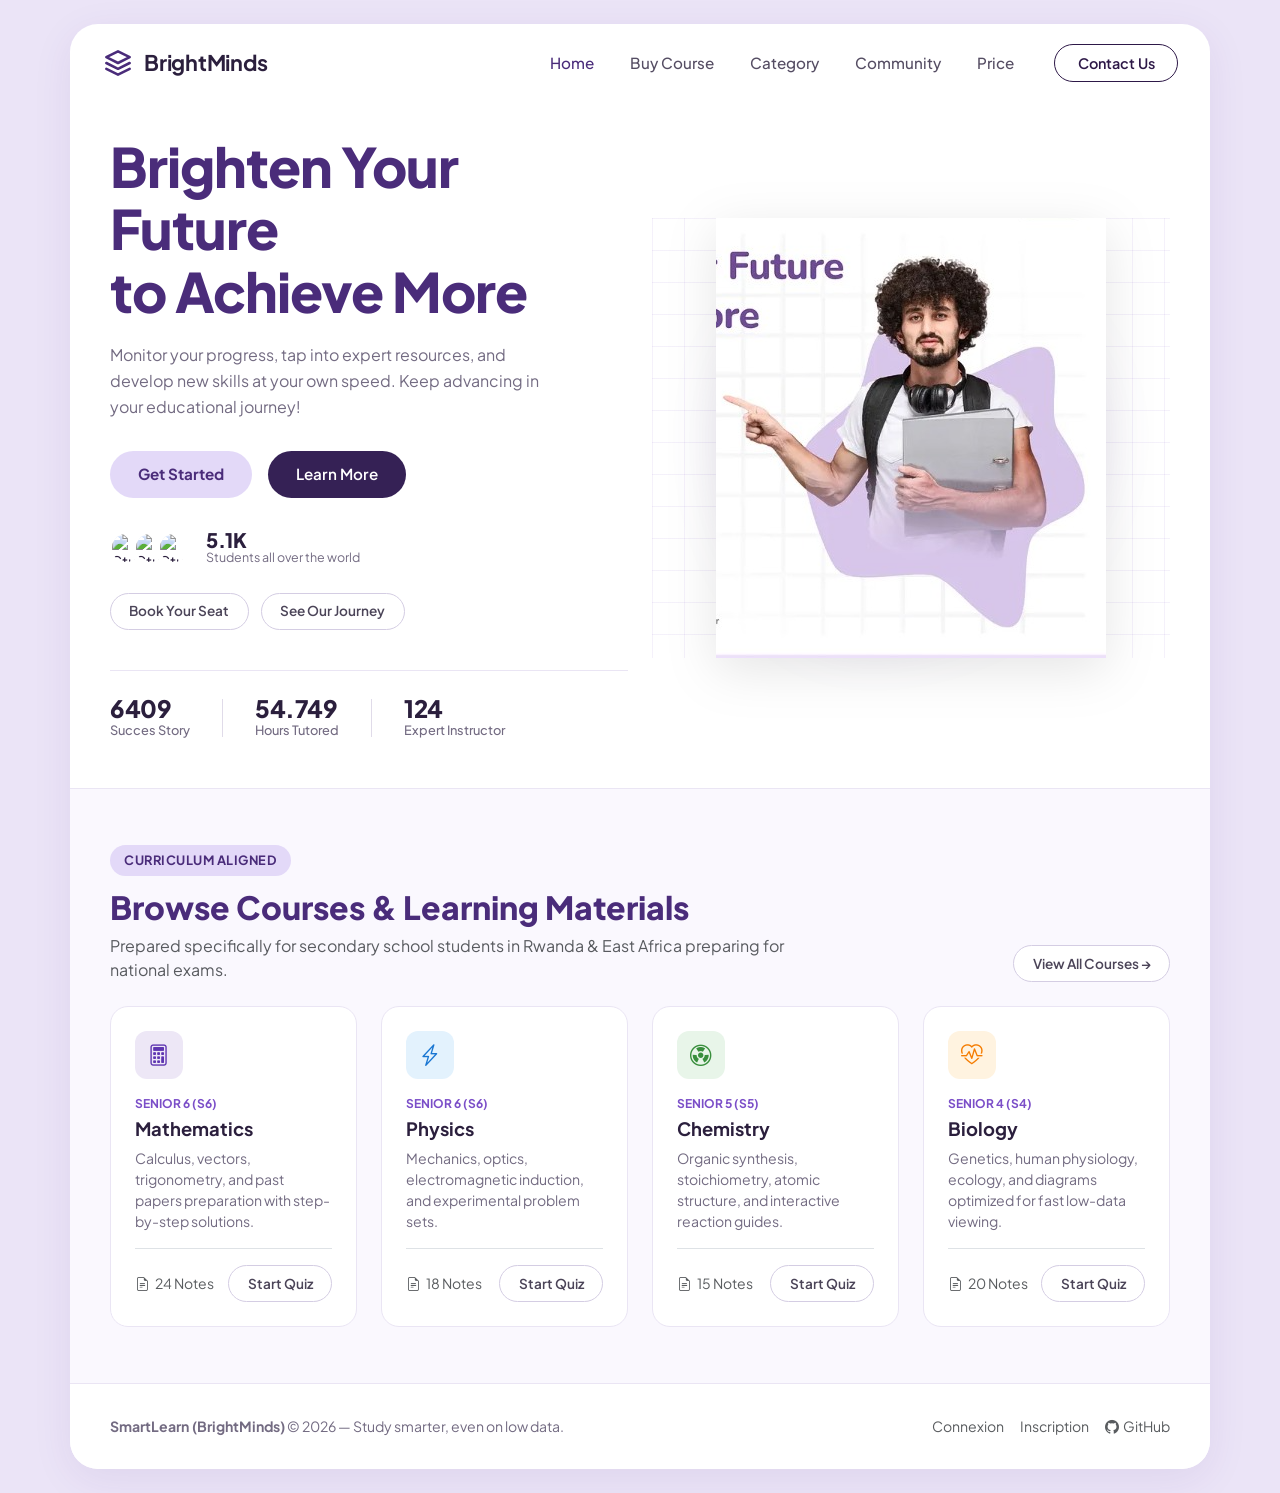
==== frontend/index.html @ 8a6a1369 "add responsive landing page, login, and dashboard with Bootstrap 5 and vanilla JS" ====
<!DOCTYPE html>
<html lang="fr">
<head>
  <meta charset="UTF-8">
  <meta name="viewport" content="width=device-width, initial-scale=1.0">
  <title>BrightMinds · SmartLearn - Study Smarter, Even on Low Data</title>

  <!-- Google Fonts: Plus Jakarta Sans -->
  <link rel="preconnect" href="https://fonts.googleapis.com">
  <link rel="preconnect" href="https://fonts.gstatic.com" crossorigin>
  <link href="https://fonts.googleapis.com/css2?family=Plus+Jakarta+Sans:wght@400;500;600;700;800&display=swap" rel="stylesheet">

  <!-- Bootstrap 5.3 CSS -->
  <link href="https://cdn.jsdelivr.net/npm/bootstrap@5.3.3/dist/css/bootstrap.min.css" rel="stylesheet">
  
  <!-- Bootstrap Icons -->
  <link rel="stylesheet" href="https://cdn.jsdelivr.net/npm/bootstrap-icons@1.11.3/font/bootstrap-icons.min.css">

  <!-- Custom Stylesheet -->
  <link rel="stylesheet" href="assets/css/style.css">
</head>
<body>

  <!-- App Wrapper (Card Frame Matching Design) -->
  <div class="app-wrapper">
    <div class="container-xl px-0 main-canvas">
      
      <!-- Top Navigation Bar -->
      <nav class="navbar navbar-expand-lg navbar-custom">
        <div class="container-fluid px-0">
          <!-- Logo -->
          <a class="brand-logo-wrap" href="index.html">
            <span class="brand-icon">
              <!-- Geometric icon matching mockup -->
              <svg width="28" height="28" viewBox="0 0 24 24" fill="none" stroke="currentColor" stroke-width="2.2" stroke-linecap="round" stroke-linejoin="round">
                <polygon points="12 2 2 7 12 12 22 7 12 2"></polygon>
                <polyline points="2 17 12 22 22 17"></polyline>
                <polyline points="2 12 12 17 22 12"></polyline>
              </svg>
            </span>
            <span>BrightMinds</span>
          </a>

          <!-- Mobile Hamburger -->
          <button class="navbar-toggler border-0" type="button" data-bs-toggle="collapse" data-bs-target="#navbarContent" aria-controls="navbarContent" aria-expanded="false" aria-label="Toggle navigation">
            <span class="navbar-toggler-icon"></span>
          </button>

          <!-- Nav Menu -->
          <div class="collapse navbar-collapse justify-content-end" id="navbarContent">
            <ul class="navbar-nav align-items-center mb-2 mb-lg-0 me-lg-4 gap-lg-1">
              <li class="nav-item">
                <a class="nav-link nav-link-custom active" aria-current="page" href="index.html">Home</a>
              </li>
              <li class="nav-item">
                <a class="nav-link nav-link-custom" href="#courses">Buy Course</a>
              </li>
              <li class="nav-item">
                <a class="nav-link nav-link-custom" href="#courses">Category</a>
              </li>
              <li class="nav-item">
                <a class="nav-link nav-link-custom" href="#community">Community</a>
              </li>
              <li class="nav-item">
                <a class="nav-link nav-link-custom" href="#pricing">Price</a>
              </li>
            </ul>

            <!-- Contact Us CTA button -->
            <a href="login.html" class="btn-contact">Contact Us</a>
          </div>
        </div>
      </nav>

      <!-- Hero Section -->
      <section class="hero-section">
        <div class="row align-items-center g-4">
          
          <!-- Left Column: Content & CTAs -->
          <div class="col-lg-6 col-md-12">
            <h1 class="hero-title">
              Brighten Your Future<br>
              to Achieve More
            </h1>

            <p class="hero-subtitle">
              Monitor your progress, tap into expert resources, and develop new skills at your own speed. Keep advancing in your educational journey!
            </p>

            <!-- Primary CTAs: "Get Started" redirects to login.html -->
            <div class="cta-group">
              <a href="login.html" class="btn btn-get-started" id="btnGetStarted">
                Get Started
              </a>
              <a href="#courses" class="btn btn-learn-more">
                Learn More
              </a>
            </div>

            <!-- Social Proof -->
            <div class="social-proof">
              <div class="avatar-stack">
                <img src="https://images.unsplash.com/photo-1534528741775-53994a69daeb?auto=format&fit=crop&w=80&q=80" alt="Student 1">
                <img src="https://images.unsplash.com/photo-1507003211169-0a1dd7228f2d?auto=format&fit=crop&w=80&q=80" alt="Student 2">
                <img src="https://images.unsplash.com/photo-1517841905240-472988babdf9?auto=format&fit=crop&w=80&q=80" alt="Student 3">
              </div>
              <div>
                <div class="proof-number">5.1K</div>
                <div class="proof-label">Students all over the world</div>
              </div>
            </div>

            <!-- Secondary Outline Buttons -->
            <div class="secondary-links">
              <a href="login.html" class="btn-outline-pill">Book Your Seat</a>
              <a href="#about" class="btn-outline-pill">See Our Journey</a>
            </div>

            <!-- Bottom Stats Row -->
            <div class="stats-row">
              <div class="stat-item">
                <span class="stat-number">6409</span>
                <span class="stat-label">Succes Story</span>
              </div>
              <div class="stats-divider"></div>
              <div class="stat-item">
                <span class="stat-number">54.749</span>
                <span class="stat-label">Hours Tutored</span>
              </div>
              <div class="stats-divider"></div>
              <div class="stat-item">
                <span class="stat-number">124</span>
                <span class="stat-label">Expert Instructor</span>
              </div>
            </div>

          </div>

          <!-- Right Column: Visual Layout with Grid, Blob and Student -->
          <div class="col-lg-6 col-md-12">
            <div class="hero-visual-container">
              <!-- Background grid -->
              <div class="grid-background"></div>

              <!-- Organic purple blob shape -->
              <div class="blob-shape"></div>

              <!-- Student Image pointing to the left holding binder -->
              <img src="assets/images/hero-student.png" alt="SmartLearn Student" class="hero-student-img img-fluid">
            </div>
          </div>

        </div>
      </section>

      <!-- Course & Curriculum Explorer Section -->
      <section class="section-courses" id="courses">
        <div class="row mb-4 align-items-end">
          <div class="col-md-8">
            <span class="section-tag">Curriculum Aligned</span>
            <h2 class="section-heading">Browse Courses & Learning Materials</h2>
            <p class="text-muted mb-0">Prepared specifically for secondary school students in Rwanda & East Africa preparing for national exams.</p>
          </div>
          <div class="col-md-4 text-md-end mt-3 mt-md-0">
            <a href="login.html" class="btn btn-outline-pill">View All Courses →</a>
          </div>
        </div>

        <div class="row g-4">
          <!-- Course Card 1: Mathematics -->
          <div class="col-md-6 col-lg-3">
            <div class="card-course">
              <div class="course-icon-badge badge-math">
                <i class="bi bi-calculator"></i>
              </div>
              <span class="course-level">Senior 6 (S6)</span>
              <h3 class="course-title">Mathematics</h3>
              <p class="course-desc">Calculus, vectors, trigonometry, and past papers preparation with step-by-step solutions.</p>
              <div class="mt-auto pt-3 border-top d-flex justify-content-between align-items-center">
                <small class="text-muted"><i class="bi bi-file-earmark-text me-1"></i> 24 Notes</small>
                <a href="login.html" class="btn btn-sm btn-outline-pill">Start Quiz</a>
              </div>
            </div>
          </div>

          <!-- Course Card 2: Physics -->
          <div class="col-md-6 col-lg-3">
            <div class="card-course">
              <div class="course-icon-badge badge-physics">
                <i class="bi bi-lightning-charge"></i>
              </div>
              <span class="course-level">Senior 6 (S6)</span>
              <h3 class="course-title">Physics</h3>
              <p class="course-desc">Mechanics, optics, electromagnetic induction, and experimental problem sets.</p>
              <div class="mt-auto pt-3 border-top d-flex justify-content-between align-items-center">
                <small class="text-muted"><i class="bi bi-file-earmark-text me-1"></i> 18 Notes</small>
                <a href="login.html" class="btn btn-sm btn-outline-pill">Start Quiz</a>
              </div>
            </div>
          </div>

          <!-- Course Card 3: Chemistry -->
          <div class="col-md-6 col-lg-3">
            <div class="card-course">
              <div class="course-icon-badge badge-chem">
                <i class="bi bi-radioactive"></i>
              </div>
              <span class="course-level">Senior 5 (S5)</span>
              <h3 class="course-title">Chemistry</h3>
              <p class="course-desc">Organic synthesis, stoichiometry, atomic structure, and interactive reaction guides.</p>
              <div class="mt-auto pt-3 border-top d-flex justify-content-between align-items-center">
                <small class="text-muted"><i class="bi bi-file-earmark-text me-1"></i> 15 Notes</small>
                <a href="login.html" class="btn btn-sm btn-outline-pill">Start Quiz</a>
              </div>
            </div>
          </div>

          <!-- Course Card 4: Biology -->
          <div class="col-md-6 col-lg-3">
            <div class="card-course">
              <div class="course-icon-badge badge-bio">
                <i class="bi bi-heart-pulse"></i>
              </div>
              <span class="course-level">Senior 4 (S4)</span>
              <h3 class="course-title">Biology</h3>
              <p class="course-desc">Genetics, human physiology, ecology, and diagrams optimized for fast low-data viewing.</p>
              <div class="mt-auto pt-3 border-top d-flex justify-content-between align-items-center">
                <small class="text-muted"><i class="bi bi-file-earmark-text me-1"></i> 20 Notes</small>
                <a href="login.html" class="btn btn-sm btn-outline-pill">Start Quiz</a>
              </div>
            </div>
          </div>
        </div>
      </section>

      <!-- Footer -->
      <footer class="footer-custom">
        <div class="d-flex flex-column flex-md-row justify-content-between align-items-center gap-2">
          <div>
            <strong>SmartLearn (BrightMinds)</strong> &copy; 2026 — Study smarter, even on low data.
          </div>
          <div class="d-flex gap-3">
            <a href="login.html" class="text-decoration-none text-muted">Connexion</a>
            <a href="register.html" class="text-decoration-none text-muted">Inscription</a>
            <a href="https://github.com/Dankagame/Smart-learn-Aplication" target="_blank" class="text-decoration-none text-muted">
              <i class="bi bi-github me-1"></i>GitHub
            </a>
          </div>
        </div>
      </footer>

    </div>
  </div>

  <!-- Bootstrap 5.3 JS Bundle -->
  <script src="https://cdn.jsdelivr.net/npm/bootstrap@5.3.3/dist/js/bootstrap.bundle.min.js"></script>

  <!-- Vanilla JavaScript -->
  <script src="assets/js/main.js"></script>
</body>
</html>
---- frontend/assets/css/style.css ----
/* ==========================================================================
   SmartLearn (BrightMinds) - Custom Stylesheet
   Built with Bootstrap 5 + Vanilla CSS
   ========================================================================== */

:root {
  --primary-purple: #4a2c7a;
  --primary-purple-hover: #371e5c;
  --secondary-purple: #7b4ec8;
  --dark-purple: #2d1847;
  --dark-button: #352155;
  --light-lilac: #e3d9f8;
  --light-lilac-hover: #d2c4f2;
  --bg-soft: #f4effd;
  --bg-frame: #ebe4f7;
  --text-main: #2b1f3d;
  --text-muted: #736b82;
  --card-bg: #ffffff;
  --border-subtle: #eae5f4;
  --font-family: 'Plus Jakarta Sans', -apple-system, BlinkMacSystemFont, 'Segoe UI', Roboto, Helvetica, Arial, sans-serif;
}

body {
  font-family: var(--font-family);
  color: var(--text-main);
  background-color: var(--bg-frame);
  min-height: 100vh;
  margin: 0;
  padding: 0;
  -webkit-font-smoothing: antialiased;
}

/* Outer layout wrapper mimicking the mockup's card frame */
.app-wrapper {
  padding: 1.5rem;
}

@media (max-width: 768px) {
  .app-wrapper {
    padding: 0.5rem;
  }
}

.main-canvas {
  background-color: var(--card-bg);
  border-radius: 28px;
  box-shadow: 0 10px 40px rgba(74, 44, 122, 0.08);
  overflow: hidden;
}

/* ==========================================================================
   Navigation
   ========================================================================== */
.navbar-custom {
  padding: 1.25rem 2rem;
  background: transparent;
}

.brand-logo-wrap {
  display: flex;
  align-items: center;
  gap: 0.65rem;
  text-decoration: none;
  color: var(--text-main);
  font-weight: 700;
  font-size: 1.35rem;
  letter-spacing: -0.3px;
}

.brand-icon {
  width: 32px;
  height: 32px;
  display: inline-flex;
  align-items: center;
  justify-content: center;
  color: var(--primary-purple);
}

.nav-link-custom {
  color: #554d63 !important;
  font-weight: 500;
  font-size: 0.95rem;
  padding: 0.5rem 1rem !important;
  transition: color 0.2s ease;
}

.nav-link-custom:hover,
.nav-link-custom.active {
  color: var(--primary-purple) !important;
}

.btn-contact {
  border: 1.5px solid #2d1847;
  color: #2d1847;
  font-weight: 600;
  font-size: 0.9rem;
  padding: 0.45rem 1.4rem;
  border-radius: 50px;
  transition: all 0.2s ease;
  background: transparent;
  text-decoration: none;
}

.btn-contact:hover {
  background: #2d1847;
  color: #ffffff;
}

/* ==========================================================================
   Hero Section
   ========================================================================== */
.hero-section {
  position: relative;
  padding: 2rem 2.5rem 3rem 2.5rem;
  background-color: #ffffff;
}

@media (max-width: 991px) {
  .hero-section {
    padding: 1.5rem 1.5rem 2.5rem 1.5rem;
  }
}

.hero-title {
  font-size: clamp(2.3rem, 4.5vw, 3.4rem);
  font-weight: 800;
  line-height: 1.15;
  color: var(--primary-purple);
  letter-spacing: -1px;
  margin-bottom: 1.25rem;
}

.hero-subtitle {
  font-size: 1rem;
  line-height: 1.6;
  color: var(--text-muted);
  max-width: 440px;
  margin-bottom: 2rem;
}

/* Action Buttons */
.cta-group {
  display: flex;
  align-items: center;
  gap: 1rem;
  flex-wrap: wrap;
  margin-bottom: 2rem;
}

/* The primary Get Started button leading to login */
.btn-get-started {
  background-color: var(--light-lilac);
  color: var(--primary-purple);
  font-weight: 700;
  font-size: 0.95rem;
  padding: 0.75rem 1.75rem;
  border-radius: 50px;
  border: none;
  transition: all 0.25s ease;
  text-decoration: none;
  display: inline-flex;
  align-items: center;
  gap: 0.5rem;
}

.btn-get-started:hover {
  background-color: var(--light-lilac-hover);
  color: var(--dark-purple);
  transform: translateY(-2px);
  box-shadow: 0 6px 16px rgba(123, 78, 200, 0.2);
}

.btn-learn-more {
  background-color: var(--dark-button);
  color: #ffffff;
  font-weight: 600;
  font-size: 0.95rem;
  padding: 0.75rem 1.75rem;
  border-radius: 50px;
  border: none;
  transition: all 0.25s ease;
  text-decoration: none;
}

.btn-learn-more:hover {
  background-color: #24143d;
  color: #ffffff;
  transform: translateY(-2px);
  box-shadow: 0 6px 16px rgba(45, 24, 71, 0.3);
}

/* Social Proof */
.social-proof {
  display: flex;
  align-items: center;
  gap: 1rem;
  margin-bottom: 1.75rem;
}

.proof-number {
  font-size: 1.25rem;
  font-weight: 800;
  color: var(--text-main);
  line-height: 1;
}

.proof-label {
  font-size: 0.78rem;
  color: var(--text-muted);
  line-height: 1.2;
}

.avatar-stack {
  display: flex;
  align-items: center;
}

.avatar-stack img {
  width: 32px;
  height: 32px;
  border-radius: 50%;
  border: 2px solid #ffffff;
  margin-left: -8px;
  object-fit: cover;
}

.avatar-stack img:first-child {
  margin-left: 0;
}

/* Secondary outline buttons */
.secondary-links {
  display: flex;
  gap: 0.75rem;
  flex-wrap: wrap;
  margin-bottom: 2.5rem;
}

.btn-outline-pill {
  border: 1px solid #d4cde3;
  color: #4b4458;
  font-size: 0.85rem;
  font-weight: 600;
  padding: 0.45rem 1.15rem;
  border-radius: 50px;
  background: #ffffff;
  text-decoration: none;
  transition: all 0.2s ease;
}

.btn-outline-pill:hover {
  border-color: var(--primary-purple);
  color: var(--primary-purple);
  background: var(--bg-soft);
}

/* Stats Row */
.stats-row {
  display: flex;
  align-items: center;
  gap: 2rem;
  border-top: 1px solid var(--border-subtle);
  padding-top: 1.5rem;
  margin-top: 1.5rem;
}

@media (max-width: 576px) {
  .stats-row {
    flex-direction: column;
    align-items: flex-start;
    gap: 1rem;
  }
  .stats-divider {
    display: none;
  }
}

.stat-item {
  display: flex;
  flex-direction: column;
}

.stat-number {
  font-size: 1.5rem;
  font-weight: 800;
  color: var(--text-main);
  line-height: 1.1;
  letter-spacing: -0.5px;
}

.stat-label {
  font-size: 0.8rem;
  color: var(--text-muted);
  font-weight: 500;
}

.stats-divider {
  width: 1px;
  height: 38px;
  background-color: #e0dbe9;
}

/* ==========================================================================
   Hero Visual Right Column
   ========================================================================== */
.hero-visual-container {
  position: relative;
  height: 100%;
  min-height: 440px;
  display: flex;
  align-items: center;
  justify-content: center;
  overflow: visible;
}

/* Subtle background grid */
.grid-background {
  position: absolute;
  inset: 0;
  background-size: 32px 32px;
  background-image: 
    linear-gradient(to right, rgba(123, 78, 200, 0.08) 1px, transparent 1px),
    linear-gradient(to bottom, rgba(123, 78, 200, 0.08) 1px, transparent 1px);
  z-index: 1;
  pointer-events: none;
}

/* Organic purple shape blob */
.blob-shape {
  position: absolute;
  width: 360px;
  height: 360px;
  background: radial-gradient(circle at 60% 40%, #e0d2f8 0%, #d1bff5 100%);
  border-radius: 42% 58% 63% 37% / 45% 45% 55% 55%;
  z-index: 2;
  animation: blob-pulse 10s ease-in-out infinite alternate;
  filter: drop-shadow(0 15px 30px rgba(123, 78, 200, 0.15));
}

@keyframes blob-pulse {
  0% {
    border-radius: 42% 58% 63% 37% / 45% 45% 55% 55%;
    transform: scale(1) rotate(0deg);
  }
  100% {
    border-radius: 55% 45% 38% 62% / 58% 52% 48% 42%;
    transform: scale(1.04) rotate(4deg);
  }
}

.hero-student-img {
  position: relative;
  z-index: 3;
  max-width: 100%;
  max-height: 480px;
  object-fit: contain;
  filter: drop-shadow(0 12px 25px rgba(0, 0, 0, 0.1));
}

/* ==========================================================================
   Features Section (Course & Quiz Preview)
   ========================================================================== */
.section-courses {
  padding: 3.5rem 2.5rem;
  background: #faf8fe;
  border-top: 1px solid var(--border-subtle);
}

.section-tag {
  display: inline-block;
  background-color: var(--light-lilac);
  color: var(--primary-purple);
  font-weight: 700;
  font-size: 0.8rem;
  padding: 0.35rem 0.9rem;
  border-radius: 50px;
  text-transform: uppercase;
  letter-spacing: 0.5px;
  margin-bottom: 0.75rem;
}

.section-heading {
  font-size: 2rem;
  font-weight: 800;
  color: var(--primary-purple);
  margin-bottom: 0.5rem;
}

.card-course {
  border: 1px solid var(--border-subtle);
  border-radius: 18px;
  padding: 1.5rem;
  background: #ffffff;
  transition: all 0.3s ease;
  height: 100%;
  display: flex;
  flex-direction: column;
}

.card-course:hover {
  transform: translateY(-5px);
  box-shadow: 0 12px 30px rgba(74, 44, 122, 0.1);
  border-color: #d1c4ea;
}

.course-icon-badge {
  width: 48px;
  height: 48px;
  border-radius: 12px;
  display: flex;
  align-items: center;
  justify-content: center;
  font-size: 1.35rem;
  margin-bottom: 1rem;
}

.badge-math { background-color: #ede7f6; color: #5e35b1; }
.badge-physics { background-color: #e3f2fd; color: #1976d2; }
.badge-chem { background-color: #e8f5e9; color: #388e3c; }
.badge-bio { background-color: #fff3e0; color: #f57c00; }

.course-level {
  font-size: 0.75rem;
  font-weight: 700;
  color: #7b4ec8;
  text-transform: uppercase;
}

.course-title {
  font-size: 1.15rem;
  font-weight: 700;
  color: var(--text-main);
  margin: 0.3rem 0 0.5rem 0;
}

.course-desc {
  font-size: 0.88rem;
  color: var(--text-muted);
  flex-grow: 1;
}

/* ==========================================================================
   Authentication & Forms
   ========================================================================== */
.auth-page {
  display: flex;
  align-items: center;
  justify-content: center;
  min-height: 100vh;
  padding: 2rem 1rem;
}

.auth-card {
  width: 100%;
  max-width: 440px;
  background: #ffffff;
  border-radius: 24px;
  padding: 2.5rem 2rem;
  box-shadow: 0 15px 45px rgba(74, 44, 122, 0.12);
  border: 1px solid var(--border-subtle);
}

.auth-title {
  font-size: 1.75rem;
  font-weight: 800;
  color: var(--primary-purple);
  margin-bottom: 0.3rem;
}

.form-control-custom {
  border-radius: 12px;
  padding: 0.7rem 1rem;
  border: 1.5px solid #dfd8ed;
  font-size: 0.95rem;
  transition: all 0.2s ease;
}

.form-control-custom:focus {
  border-color: var(--primary-purple);
  box-shadow: 0 0 0 4px rgba(123, 78, 200, 0.15);
}

.btn-auth-submit {
  background-color: var(--dark-button);
  color: #ffffff;
  font-weight: 700;
  padding: 0.8rem;
  border-radius: 12px;
  border: none;
  font-size: 1rem;
  transition: all 0.25s ease;
}

.btn-auth-submit:hover {
  background-color: #23143c;
  color: #ffffff;
  transform: translateY(-1px);
}

.demo-credentials-box {
  background-color: #f7f4fc;
  border: 1px dashed #cbbdec;
  border-radius: 12px;
  padding: 0.85rem;
  margin-top: 1.25rem;
  font-size: 0.85rem;
}

/* ==========================================================================
   Footer
   ========================================================================== */
.footer-custom {
  padding: 2rem 2.5rem;
  background: #ffffff;
  border-top: 1px solid var(--border-subtle);
  font-size: 0.88rem;
  color: var(--text-muted);
}
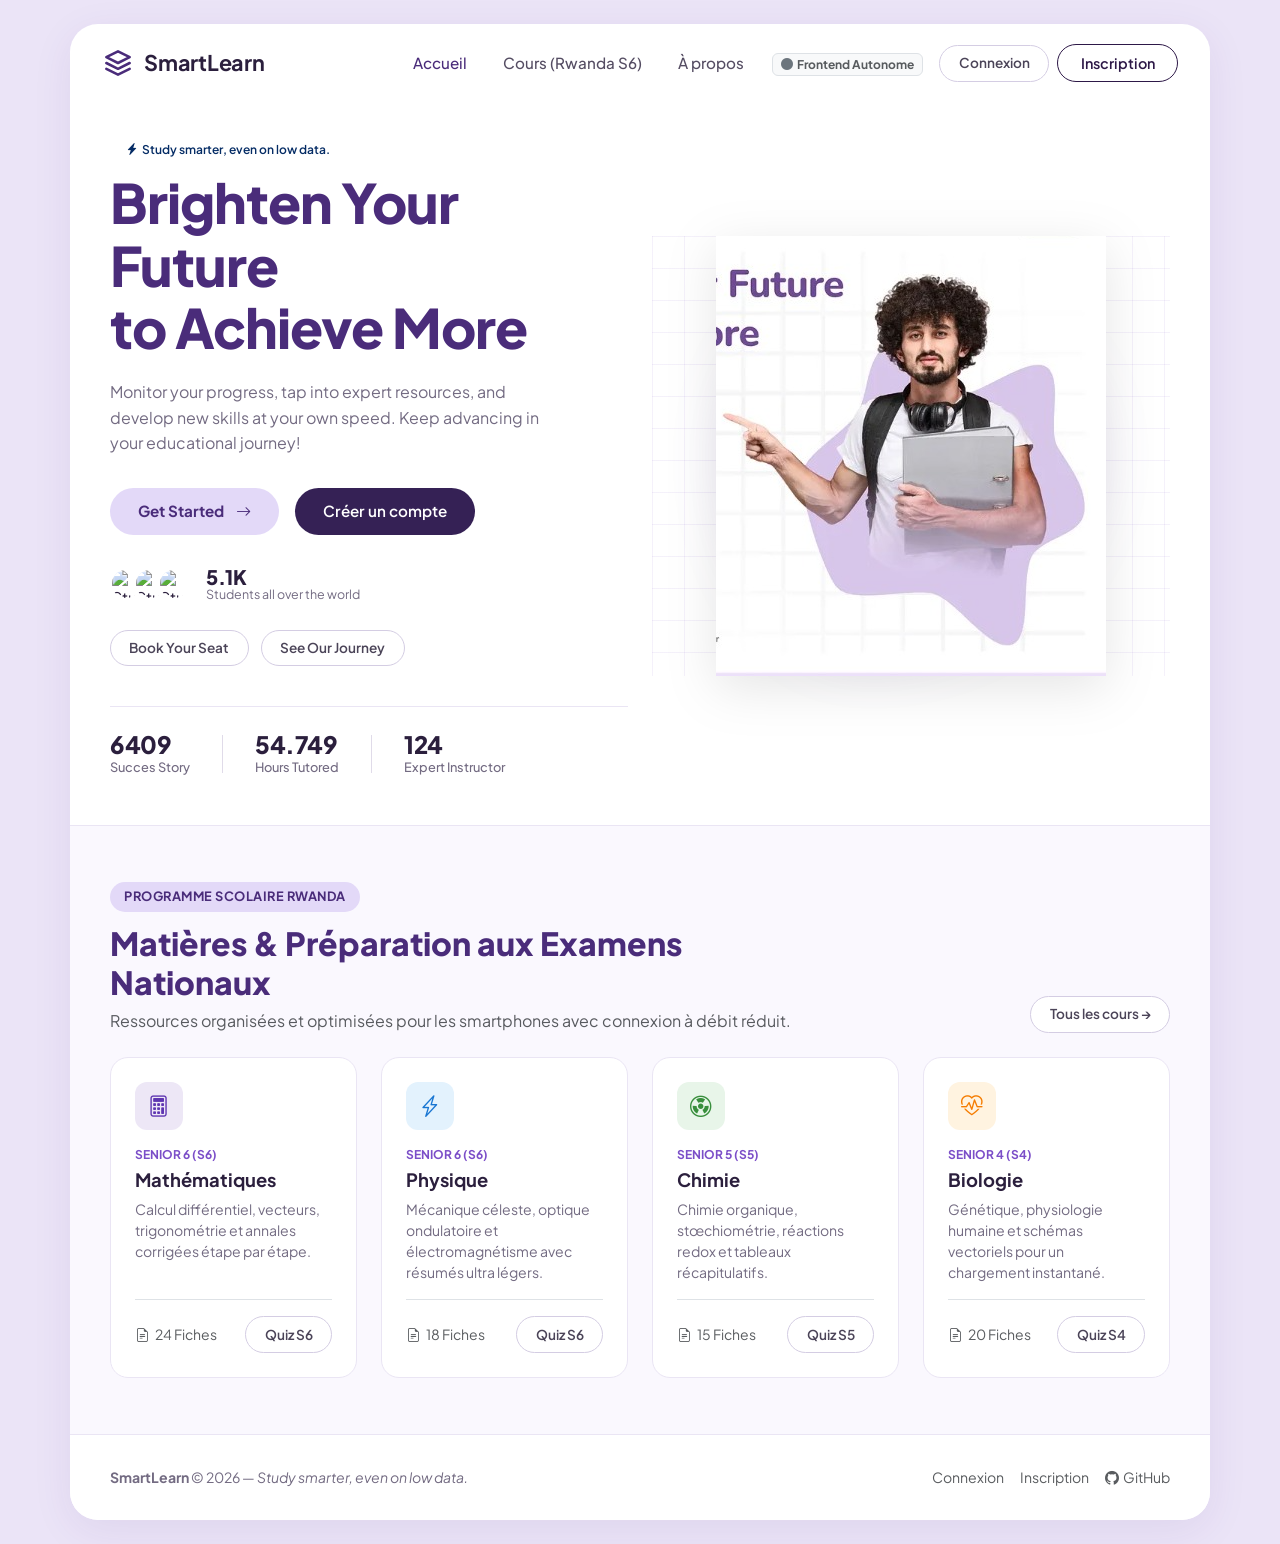
==== commit da515c68: "setup frontend structure with css, js, pages, api client and landing page (Issue 13)" ====
--- a/frontend/index.html
+++ b/frontend/index.html
@@ -3,7 +3,7 @@
 <head>
   <meta charset="UTF-8">
   <meta name="viewport" content="width=device-width, initial-scale=1.0">
-  <title>BrightMinds · SmartLearn - Study Smarter, Even on Low Data</title>
+  <title>SmartLearn · Study Smarter, Even on Low Data</title>
 
   <!-- Google Fonts: Plus Jakarta Sans -->
   <link rel="preconnect" href="https://fonts.googleapis.com">
@@ -17,7 +17,7 @@
   <link rel="stylesheet" href="https://cdn.jsdelivr.net/npm/bootstrap-icons@1.11.3/font/bootstrap-icons.min.css">
 
   <!-- Custom Stylesheet -->
-  <link rel="stylesheet" href="assets/css/style.css">
+  <link rel="stylesheet" href="css/style.css">
 </head>
 <body>
 
@@ -25,10 +25,10 @@
   <div class="app-wrapper">
     <div class="container-xl px-0 main-canvas">
       
-      <!-- Top Navigation Bar -->
+      <!-- Top Shared Navigation Bar -->
       <nav class="navbar navbar-expand-lg navbar-custom">
         <div class="container-fluid px-0">
-          <!-- Logo -->
+          <!-- Logo & Brand Name & Tagline -->
           <a class="brand-logo-wrap" href="index.html">
             <span class="brand-icon">
               <!-- Geometric icon matching mockup -->
@@ -38,7 +38,7 @@
                 <polyline points="2 12 12 17 22 12"></polyline>
               </svg>
             </span>
-            <span>BrightMinds</span>
+            <span>SmartLearn</span>
           </a>
 
           <!-- Mobile Hamburger -->
@@ -48,26 +48,29 @@
 
           <!-- Nav Menu -->
           <div class="collapse navbar-collapse justify-content-end" id="navbarContent">
-            <ul class="navbar-nav align-items-center mb-2 mb-lg-0 me-lg-4 gap-lg-1">
+            <ul class="navbar-nav align-items-center mb-2 mb-lg-0 me-lg-3 gap-lg-1">
               <li class="nav-item">
-                <a class="nav-link nav-link-custom active" aria-current="page" href="index.html">Home</a>
+                <a class="nav-link nav-link-custom active" aria-current="page" href="index.html">Accueil</a>
               </li>
               <li class="nav-item">
-                <a class="nav-link nav-link-custom" href="#courses">Buy Course</a>
+                <a class="nav-link nav-link-custom" href="#courses">Cours (Rwanda S6)</a>
               </li>
               <li class="nav-item">
-                <a class="nav-link nav-link-custom" href="#courses">Category</a>
-              </li>
-              <li class="nav-item">
-                <a class="nav-link nav-link-custom" href="#community">Community</a>
-              </li>
-              <li class="nav-item">
-                <a class="nav-link nav-link-custom" href="#pricing">Price</a>
+                <a class="nav-link nav-link-custom" href="#about">À propos</a>
+              </li>
+              <li class="nav-item d-none d-xl-block">
+                <!-- Backend Status Badge -->
+                <span class="badge bg-light text-muted border px-2 py-1 ms-2" id="navBackendStatus" style="font-size: 0.75rem;">
+                  <i class="bi bi-circle-fill text-warning me-1"></i>Vérification Backend...
+                </span>
               </li>
             </ul>
 
-            <!-- Contact Us CTA button -->
-            <a href="login.html" class="btn-contact">Contact Us</a>
+            <!-- Acceptance Criteria: Login and Register buttons in navigation -->
+            <div class="d-flex align-items-center gap-2 mt-2 mt-lg-0">
+              <a href="pages/login.html" class="btn btn-outline-pill">Connexion</a>
+              <a href="pages/register.html" class="btn btn-contact">Inscription</a>
+            </div>
           </div>
         </div>
       </nav>
@@ -78,6 +81,14 @@
           
           <!-- Left Column: Content & CTAs -->
           <div class="col-lg-6 col-md-12">
+            
+            <!-- Tagline Badge -->
+            <div class="mb-2">
+              <span class="badge bg-purple-subtle text-primary-emphasis px-3 py-2 rounded-pill fw-semibold">
+                <i class="bi bi-lightning-charge-fill me-1"></i>Study smarter, even on low data.
+              </span>
+            </div>
+
             <h1 class="hero-title">
               Brighten Your Future<br>
               to Achieve More
@@ -87,13 +98,13 @@
               Monitor your progress, tap into expert resources, and develop new skills at your own speed. Keep advancing in your educational journey!
             </p>
 
-            <!-- Primary CTAs: "Get Started" redirects to login.html -->
+            <!-- Primary CTAs: "Get Started" navigates to pages/login.html -->
             <div class="cta-group">
-              <a href="login.html" class="btn btn-get-started" id="btnGetStarted">
-                Get Started
+              <a href="pages/login.html" class="btn btn-get-started" id="btnGetStarted">
+                Get Started <i class="bi bi-arrow-right ms-1"></i>
               </a>
-              <a href="#courses" class="btn btn-learn-more">
-                Learn More
+              <a href="pages/register.html" class="btn btn-learn-more">
+                Créer un compte
               </a>
             </div>
 
@@ -112,7 +123,7 @@
 
             <!-- Secondary Outline Buttons -->
             <div class="secondary-links">
-              <a href="login.html" class="btn-outline-pill">Book Your Seat</a>
+              <a href="pages/login.html" class="btn-outline-pill">Book Your Seat</a>
               <a href="#about" class="btn-outline-pill">See Our Journey</a>
             </div>
 
@@ -157,12 +168,12 @@
       <section class="section-courses" id="courses">
         <div class="row mb-4 align-items-end">
           <div class="col-md-8">
-            <span class="section-tag">Curriculum Aligned</span>
-            <h2 class="section-heading">Browse Courses & Learning Materials</h2>
-            <p class="text-muted mb-0">Prepared specifically for secondary school students in Rwanda & East Africa preparing for national exams.</p>
+            <span class="section-tag">Programme Scolaire Rwanda</span>
+            <h2 class="section-heading">Matières & Préparation aux Examens Nationaux</h2>
+            <p class="text-muted mb-0">Ressources organisées et optimisées pour les smartphones avec connexion à débit réduit.</p>
           </div>
           <div class="col-md-4 text-md-end mt-3 mt-md-0">
-            <a href="login.html" class="btn btn-outline-pill">View All Courses →</a>
+            <a href="pages/login.html" class="btn btn-outline-pill">Tous les cours →</a>
           </div>
         </div>
 
@@ -174,11 +185,11 @@
                 <i class="bi bi-calculator"></i>
               </div>
               <span class="course-level">Senior 6 (S6)</span>
-              <h3 class="course-title">Mathematics</h3>
-              <p class="course-desc">Calculus, vectors, trigonometry, and past papers preparation with step-by-step solutions.</p>
-              <div class="mt-auto pt-3 border-top d-flex justify-content-between align-items-center">
-                <small class="text-muted"><i class="bi bi-file-earmark-text me-1"></i> 24 Notes</small>
-                <a href="login.html" class="btn btn-sm btn-outline-pill">Start Quiz</a>
+              <h3 class="course-title">Mathématiques</h3>
+              <p class="course-desc">Calcul différentiel, vecteurs, trigonométrie et annales corrigées étape par étape.</p>
+              <div class="mt-auto pt-3 border-top d-flex justify-content-between align-items-center">
+                <small class="text-muted"><i class="bi bi-file-earmark-text me-1"></i> 24 Fiches</small>
+                <a href="pages/login.html" class="btn btn-sm btn-outline-pill">Quiz S6</a>
               </div>
             </div>
           </div>
@@ -190,11 +201,11 @@
                 <i class="bi bi-lightning-charge"></i>
               </div>
               <span class="course-level">Senior 6 (S6)</span>
-              <h3 class="course-title">Physics</h3>
-              <p class="course-desc">Mechanics, optics, electromagnetic induction, and experimental problem sets.</p>
-              <div class="mt-auto pt-3 border-top d-flex justify-content-between align-items-center">
-                <small class="text-muted"><i class="bi bi-file-earmark-text me-1"></i> 18 Notes</small>
-                <a href="login.html" class="btn btn-sm btn-outline-pill">Start Quiz</a>
+              <h3 class="course-title">Physique</h3>
+              <p class="course-desc">Mécanique céleste, optique ondulatoire et électromagnétisme avec résumés ultra légers.</p>
+              <div class="mt-auto pt-3 border-top d-flex justify-content-between align-items-center">
+                <small class="text-muted"><i class="bi bi-file-earmark-text me-1"></i> 18 Fiches</small>
+                <a href="pages/login.html" class="btn btn-sm btn-outline-pill">Quiz S6</a>
               </div>
             </div>
           </div>
@@ -206,11 +217,11 @@
                 <i class="bi bi-radioactive"></i>
               </div>
               <span class="course-level">Senior 5 (S5)</span>
-              <h3 class="course-title">Chemistry</h3>
-              <p class="course-desc">Organic synthesis, stoichiometry, atomic structure, and interactive reaction guides.</p>
-              <div class="mt-auto pt-3 border-top d-flex justify-content-between align-items-center">
-                <small class="text-muted"><i class="bi bi-file-earmark-text me-1"></i> 15 Notes</small>
-                <a href="login.html" class="btn btn-sm btn-outline-pill">Start Quiz</a>
+              <h3 class="course-title">Chimie</h3>
+              <p class="course-desc">Chimie organique, stœchiométrie, réactions redox et tableaux récapitulatifs.</p>
+              <div class="mt-auto pt-3 border-top d-flex justify-content-between align-items-center">
+                <small class="text-muted"><i class="bi bi-file-earmark-text me-1"></i> 15 Fiches</small>
+                <a href="pages/login.html" class="btn btn-sm btn-outline-pill">Quiz S5</a>
               </div>
             </div>
           </div>
@@ -222,11 +233,11 @@
                 <i class="bi bi-heart-pulse"></i>
               </div>
               <span class="course-level">Senior 4 (S4)</span>
-              <h3 class="course-title">Biology</h3>
-              <p class="course-desc">Genetics, human physiology, ecology, and diagrams optimized for fast low-data viewing.</p>
-              <div class="mt-auto pt-3 border-top d-flex justify-content-between align-items-center">
-                <small class="text-muted"><i class="bi bi-file-earmark-text me-1"></i> 20 Notes</small>
-                <a href="login.html" class="btn btn-sm btn-outline-pill">Start Quiz</a>
+              <h3 class="course-title">Biologie</h3>
+              <p class="course-desc">Génétique, physiologie humaine et schémas vectoriels pour un chargement instantané.</p>
+              <div class="mt-auto pt-3 border-top d-flex justify-content-between align-items-center">
+                <small class="text-muted"><i class="bi bi-file-earmark-text me-1"></i> 20 Fiches</small>
+                <a href="pages/login.html" class="btn btn-sm btn-outline-pill">Quiz S4</a>
               </div>
             </div>
           </div>
@@ -234,14 +245,14 @@
       </section>
 
       <!-- Footer -->
-      <footer class="footer-custom">
+      <footer class="footer-custom" id="about">
         <div class="d-flex flex-column flex-md-row justify-content-between align-items-center gap-2">
           <div>
-            <strong>SmartLearn (BrightMinds)</strong> &copy; 2026 — Study smarter, even on low data.
+            <strong>SmartLearn</strong> &copy; 2026 — <em>Study smarter, even on low data.</em>
           </div>
           <div class="d-flex gap-3">
-            <a href="login.html" class="text-decoration-none text-muted">Connexion</a>
-            <a href="register.html" class="text-decoration-none text-muted">Inscription</a>
+            <a href="pages/login.html" class="text-decoration-none text-muted">Connexion</a>
+            <a href="pages/register.html" class="text-decoration-none text-muted">Inscription</a>
             <a href="https://github.com/Dankagame/Smart-learn-Aplication" target="_blank" class="text-decoration-none text-muted">
               <i class="bi bi-github me-1"></i>GitHub
             </a>
@@ -255,7 +266,24 @@
   <!-- Bootstrap 5.3 JS Bundle -->
   <script src="https://cdn.jsdelivr.net/npm/bootstrap@5.3.3/dist/js/bootstrap.bundle.min.js"></script>
 
-  <!-- Vanilla JavaScript -->
-  <script src="assets/js/main.js"></script>
+  <!-- Vanilla JavaScript & API Client Helper -->
+  <script src="js/api.js"></script>
+  <script src="js/main.js"></script>
+  <script>
+    // Check and display backend connection health in navbar
+    document.addEventListener('DOMContentLoaded', async () => {
+      const badge = document.getElementById('navBackendStatus');
+      if (badge && window.SmartLearnAPI) {
+        const isConnected = await window.SmartLearnAPI.checkBackendHealth();
+        if (isConnected) {
+          badge.innerHTML = '<i class="bi bi-circle-fill text-success me-1"></i>API FastAPI Connectée';
+          badge.className = 'badge bg-success-subtle text-success border border-success-subtle px-2 py-1 ms-2';
+        } else {
+          badge.innerHTML = '<i class="bi bi-circle-fill text-secondary me-1"></i>Frontend Autonome';
+          badge.className = 'badge bg-light text-muted border px-2 py-1 ms-2';
+        }
+      }
+    });
+  </script>
 </body>
 </html>
--- a/frontend/css/style.css
+++ b/frontend/css/style.css
@@ -0,0 +1,518 @@
+/* ==========================================================================
+   SmartLearn (BrightMinds) - Custom Stylesheet
+   Built with Bootstrap 5 + Vanilla CSS
+   ========================================================================== */
+
+:root {
+  --primary-purple: #4a2c7a;
+  --primary-purple-hover: #371e5c;
+  --secondary-purple: #7b4ec8;
+  --dark-purple: #2d1847;
+  --dark-button: #352155;
+  --light-lilac: #e3d9f8;
+  --light-lilac-hover: #d2c4f2;
+  --bg-soft: #f4effd;
+  --bg-frame: #ebe4f7;
+  --text-main: #2b1f3d;
+  --text-muted: #736b82;
+  --card-bg: #ffffff;
+  --border-subtle: #eae5f4;
+  --font-family: 'Plus Jakarta Sans', -apple-system, BlinkMacSystemFont, 'Segoe UI', Roboto, Helvetica, Arial, sans-serif;
+}
+
+body {
+  font-family: var(--font-family);
+  color: var(--text-main);
+  background-color: var(--bg-frame);
+  min-height: 100vh;
+  margin: 0;
+  padding: 0;
+  -webkit-font-smoothing: antialiased;
+}
+
+/* Outer layout wrapper mimicking the mockup's card frame */
+.app-wrapper {
+  padding: 1.5rem;
+}
+
+@media (max-width: 768px) {
+  .app-wrapper {
+    padding: 0.5rem;
+  }
+}
+
+.main-canvas {
+  background-color: var(--card-bg);
+  border-radius: 28px;
+  box-shadow: 0 10px 40px rgba(74, 44, 122, 0.08);
+  overflow: hidden;
+}
+
+/* ==========================================================================
+   Navigation
+   ========================================================================== */
+.navbar-custom {
+  padding: 1.25rem 2rem;
+  background: transparent;
+}
+
+.brand-logo-wrap {
+  display: flex;
+  align-items: center;
+  gap: 0.65rem;
+  text-decoration: none;
+  color: var(--text-main);
+  font-weight: 700;
+  font-size: 1.35rem;
+  letter-spacing: -0.3px;
+}
+
+.brand-icon {
+  width: 32px;
+  height: 32px;
+  display: inline-flex;
+  align-items: center;
+  justify-content: center;
+  color: var(--primary-purple);
+}
+
+.nav-link-custom {
+  color: #554d63 !important;
+  font-weight: 500;
+  font-size: 0.95rem;
+  padding: 0.5rem 1rem !important;
+  transition: color 0.2s ease;
+}
+
+.nav-link-custom:hover,
+.nav-link-custom.active {
+  color: var(--primary-purple) !important;
+}
+
+.btn-contact {
+  border: 1.5px solid #2d1847;
+  color: #2d1847;
+  font-weight: 600;
+  font-size: 0.9rem;
+  padding: 0.45rem 1.4rem;
+  border-radius: 50px;
+  transition: all 0.2s ease;
+  background: transparent;
+  text-decoration: none;
+}
+
+.btn-contact:hover {
+  background: #2d1847;
+  color: #ffffff;
+}
+
+/* ==========================================================================
+   Hero Section
+   ========================================================================== */
+.hero-section {
+  position: relative;
+  padding: 2rem 2.5rem 3rem 2.5rem;
+  background-color: #ffffff;
+}
+
+@media (max-width: 991px) {
+  .hero-section {
+    padding: 1.5rem 1.5rem 2.5rem 1.5rem;
+  }
+}
+
+.hero-title {
+  font-size: clamp(2.3rem, 4.5vw, 3.4rem);
+  font-weight: 800;
+  line-height: 1.15;
+  color: var(--primary-purple);
+  letter-spacing: -1px;
+  margin-bottom: 1.25rem;
+}
+
+.hero-subtitle {
+  font-size: 1rem;
+  line-height: 1.6;
+  color: var(--text-muted);
+  max-width: 440px;
+  margin-bottom: 2rem;
+}
+
+/* Action Buttons */
+.cta-group {
+  display: flex;
+  align-items: center;
+  gap: 1rem;
+  flex-wrap: wrap;
+  margin-bottom: 2rem;
+}
+
+/* The primary Get Started button leading to login */
+.btn-get-started {
+  background-color: var(--light-lilac);
+  color: var(--primary-purple);
+  font-weight: 700;
+  font-size: 0.95rem;
+  padding: 0.75rem 1.75rem;
+  border-radius: 50px;
+  border: none;
+  transition: all 0.25s ease;
+  text-decoration: none;
+  display: inline-flex;
+  align-items: center;
+  gap: 0.5rem;
+}
+
+.btn-get-started:hover {
+  background-color: var(--light-lilac-hover);
+  color: var(--dark-purple);
+  transform: translateY(-2px);
+  box-shadow: 0 6px 16px rgba(123, 78, 200, 0.2);
+}
+
+.btn-learn-more {
+  background-color: var(--dark-button);
+  color: #ffffff;
+  font-weight: 600;
+  font-size: 0.95rem;
+  padding: 0.75rem 1.75rem;
+  border-radius: 50px;
+  border: none;
+  transition: all 0.25s ease;
+  text-decoration: none;
+}
+
+.btn-learn-more:hover {
+  background-color: #24143d;
+  color: #ffffff;
+  transform: translateY(-2px);
+  box-shadow: 0 6px 16px rgba(45, 24, 71, 0.3);
+}
+
+/* Social Proof */
+.social-proof {
+  display: flex;
+  align-items: center;
+  gap: 1rem;
+  margin-bottom: 1.75rem;
+}
+
+.proof-number {
+  font-size: 1.25rem;
+  font-weight: 800;
+  color: var(--text-main);
+  line-height: 1;
+}
+
+.proof-label {
+  font-size: 0.78rem;
+  color: var(--text-muted);
+  line-height: 1.2;
+}
+
+.avatar-stack {
+  display: flex;
+  align-items: center;
+}
+
+.avatar-stack img {
+  width: 32px;
+  height: 32px;
+  border-radius: 50%;
+  border: 2px solid #ffffff;
+  margin-left: -8px;
+  object-fit: cover;
+}
+
+.avatar-stack img:first-child {
+  margin-left: 0;
+}
+
+/* Secondary outline buttons */
+.secondary-links {
+  display: flex;
+  gap: 0.75rem;
+  flex-wrap: wrap;
+  margin-bottom: 2.5rem;
+}
+
+.btn-outline-pill {
+  border: 1px solid #d4cde3;
+  color: #4b4458;
+  font-size: 0.85rem;
+  font-weight: 600;
+  padding: 0.45rem 1.15rem;
+  border-radius: 50px;
+  background: #ffffff;
+  text-decoration: none;
+  transition: all 0.2s ease;
+}
+
+.btn-outline-pill:hover {
+  border-color: var(--primary-purple);
+  color: var(--primary-purple);
+  background: var(--bg-soft);
+}
+
+/* Stats Row */
+.stats-row {
+  display: flex;
+  align-items: center;
+  gap: 2rem;
+  border-top: 1px solid var(--border-subtle);
+  padding-top: 1.5rem;
+  margin-top: 1.5rem;
+}
+
+@media (max-width: 576px) {
+  .stats-row {
+    flex-direction: column;
+    align-items: flex-start;
+    gap: 1rem;
+  }
+  .stats-divider {
+    display: none;
+  }
+}
+
+.stat-item {
+  display: flex;
+  flex-direction: column;
+}
+
+.stat-number {
+  font-size: 1.5rem;
+  font-weight: 800;
+  color: var(--text-main);
+  line-height: 1.1;
+  letter-spacing: -0.5px;
+}
+
+.stat-label {
+  font-size: 0.8rem;
+  color: var(--text-muted);
+  font-weight: 500;
+}
+
+.stats-divider {
+  width: 1px;
+  height: 38px;
+  background-color: #e0dbe9;
+}
+
+/* ==========================================================================
+   Hero Visual Right Column
+   ========================================================================== */
+.hero-visual-container {
+  position: relative;
+  height: 100%;
+  min-height: 440px;
+  display: flex;
+  align-items: center;
+  justify-content: center;
+  overflow: visible;
+}
+
+/* Subtle background grid */
+.grid-background {
+  position: absolute;
+  inset: 0;
+  background-size: 32px 32px;
+  background-image: 
+    linear-gradient(to right, rgba(123, 78, 200, 0.08) 1px, transparent 1px),
+    linear-gradient(to bottom, rgba(123, 78, 200, 0.08) 1px, transparent 1px);
+  z-index: 1;
+  pointer-events: none;
+}
+
+/* Organic purple shape blob */
+.blob-shape {
+  position: absolute;
+  width: 360px;
+  height: 360px;
+  background: radial-gradient(circle at 60% 40%, #e0d2f8 0%, #d1bff5 100%);
+  border-radius: 42% 58% 63% 37% / 45% 45% 55% 55%;
+  z-index: 2;
+  animation: blob-pulse 10s ease-in-out infinite alternate;
+  filter: drop-shadow(0 15px 30px rgba(123, 78, 200, 0.15));
+}
+
+@keyframes blob-pulse {
+  0% {
+    border-radius: 42% 58% 63% 37% / 45% 45% 55% 55%;
+    transform: scale(1) rotate(0deg);
+  }
+  100% {
+    border-radius: 55% 45% 38% 62% / 58% 52% 48% 42%;
+    transform: scale(1.04) rotate(4deg);
+  }
+}
+
+.hero-student-img {
+  position: relative;
+  z-index: 3;
+  max-width: 100%;
+  max-height: 480px;
+  object-fit: contain;
+  filter: drop-shadow(0 12px 25px rgba(0, 0, 0, 0.1));
+}
+
+/* ==========================================================================
+   Features Section (Course & Quiz Preview)
+   ========================================================================== */
+.section-courses {
+  padding: 3.5rem 2.5rem;
+  background: #faf8fe;
+  border-top: 1px solid var(--border-subtle);
+}
+
+.section-tag {
+  display: inline-block;
+  background-color: var(--light-lilac);
+  color: var(--primary-purple);
+  font-weight: 700;
+  font-size: 0.8rem;
+  padding: 0.35rem 0.9rem;
+  border-radius: 50px;
+  text-transform: uppercase;
+  letter-spacing: 0.5px;
+  margin-bottom: 0.75rem;
+}
+
+.section-heading {
+  font-size: 2rem;
+  font-weight: 800;
+  color: var(--primary-purple);
+  margin-bottom: 0.5rem;
+}
+
+.card-course {
+  border: 1px solid var(--border-subtle);
+  border-radius: 18px;
+  padding: 1.5rem;
+  background: #ffffff;
+  transition: all 0.3s ease;
+  height: 100%;
+  display: flex;
+  flex-direction: column;
+}
+
+.card-course:hover {
+  transform: translateY(-5px);
+  box-shadow: 0 12px 30px rgba(74, 44, 122, 0.1);
+  border-color: #d1c4ea;
+}
+
+.course-icon-badge {
+  width: 48px;
+  height: 48px;
+  border-radius: 12px;
+  display: flex;
+  align-items: center;
+  justify-content: center;
+  font-size: 1.35rem;
+  margin-bottom: 1rem;
+}
+
+.badge-math { background-color: #ede7f6; color: #5e35b1; }
+.badge-physics { background-color: #e3f2fd; color: #1976d2; }
+.badge-chem { background-color: #e8f5e9; color: #388e3c; }
+.badge-bio { background-color: #fff3e0; color: #f57c00; }
+
+.course-level {
+  font-size: 0.75rem;
+  font-weight: 700;
+  color: #7b4ec8;
+  text-transform: uppercase;
+}
+
+.course-title {
+  font-size: 1.15rem;
+  font-weight: 700;
+  color: var(--text-main);
+  margin: 0.3rem 0 0.5rem 0;
+}
+
+.course-desc {
+  font-size: 0.88rem;
+  color: var(--text-muted);
+  flex-grow: 1;
+}
+
+/* ==========================================================================
+   Authentication & Forms
+   ========================================================================== */
+.auth-page {
+  display: flex;
+  align-items: center;
+  justify-content: center;
+  min-height: 100vh;
+  padding: 2rem 1rem;
+}
+
+.auth-card {
+  width: 100%;
+  max-width: 440px;
+  background: #ffffff;
+  border-radius: 24px;
+  padding: 2.5rem 2rem;
+  box-shadow: 0 15px 45px rgba(74, 44, 122, 0.12);
+  border: 1px solid var(--border-subtle);
+}
+
+.auth-title {
+  font-size: 1.75rem;
+  font-weight: 800;
+  color: var(--primary-purple);
+  margin-bottom: 0.3rem;
+}
+
+.form-control-custom {
+  border-radius: 12px;
+  padding: 0.7rem 1rem;
+  border: 1.5px solid #dfd8ed;
+  font-size: 0.95rem;
+  transition: all 0.2s ease;
+}
+
+.form-control-custom:focus {
+  border-color: var(--primary-purple);
+  box-shadow: 0 0 0 4px rgba(123, 78, 200, 0.15);
+}
+
+.btn-auth-submit {
+  background-color: var(--dark-button);
+  color: #ffffff;
+  font-weight: 700;
+  padding: 0.8rem;
+  border-radius: 12px;
+  border: none;
+  font-size: 1rem;
+  transition: all 0.25s ease;
+}
+
+.btn-auth-submit:hover {
+  background-color: #23143c;
+  color: #ffffff;
+  transform: translateY(-1px);
+}
+
+.demo-credentials-box {
+  background-color: #f7f4fc;
+  border: 1px dashed #cbbdec;
+  border-radius: 12px;
+  padding: 0.85rem;
+  margin-top: 1.25rem;
+  font-size: 0.85rem;
+}
+
+/* ==========================================================================
+   Footer
+   ========================================================================== */
+.footer-custom {
+  padding: 2rem 2.5rem;
+  background: #ffffff;
+  border-top: 1px solid var(--border-subtle);
+  font-size: 0.88rem;
+  color: var(--text-muted);
+}
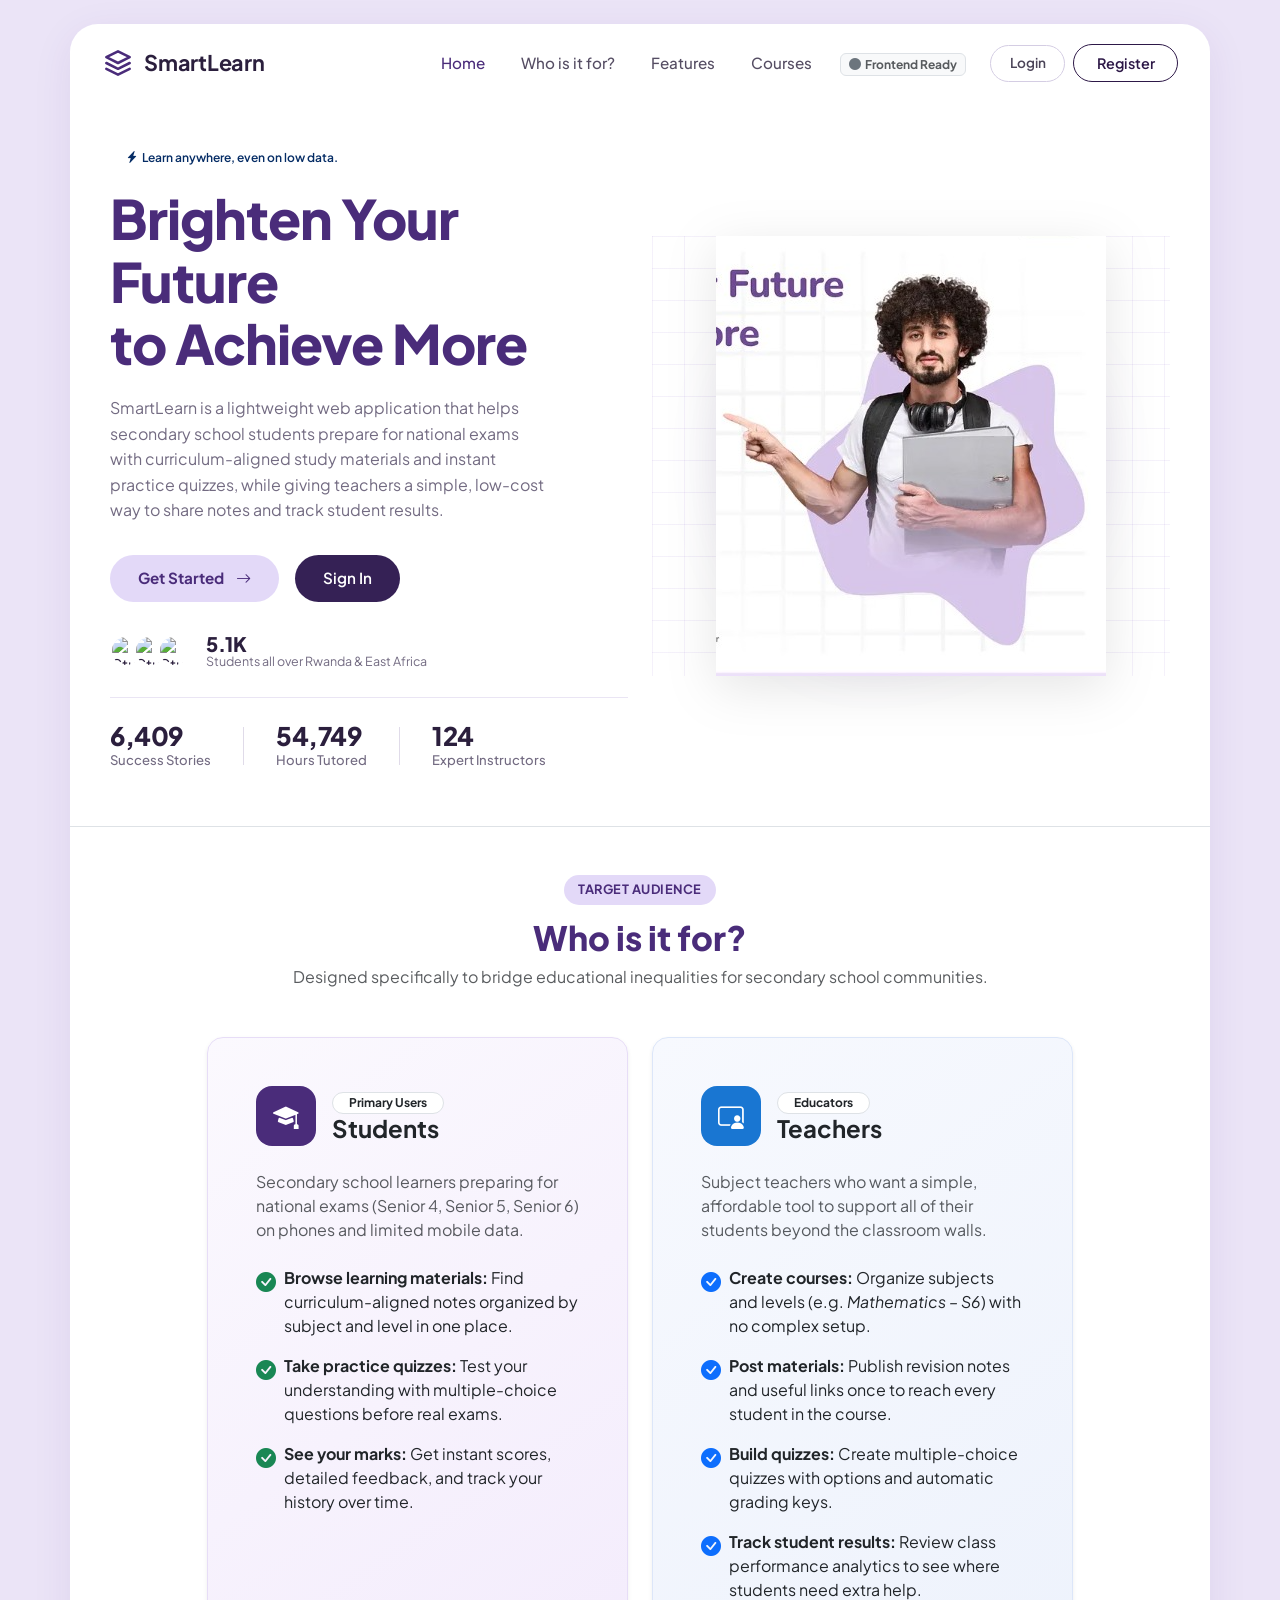
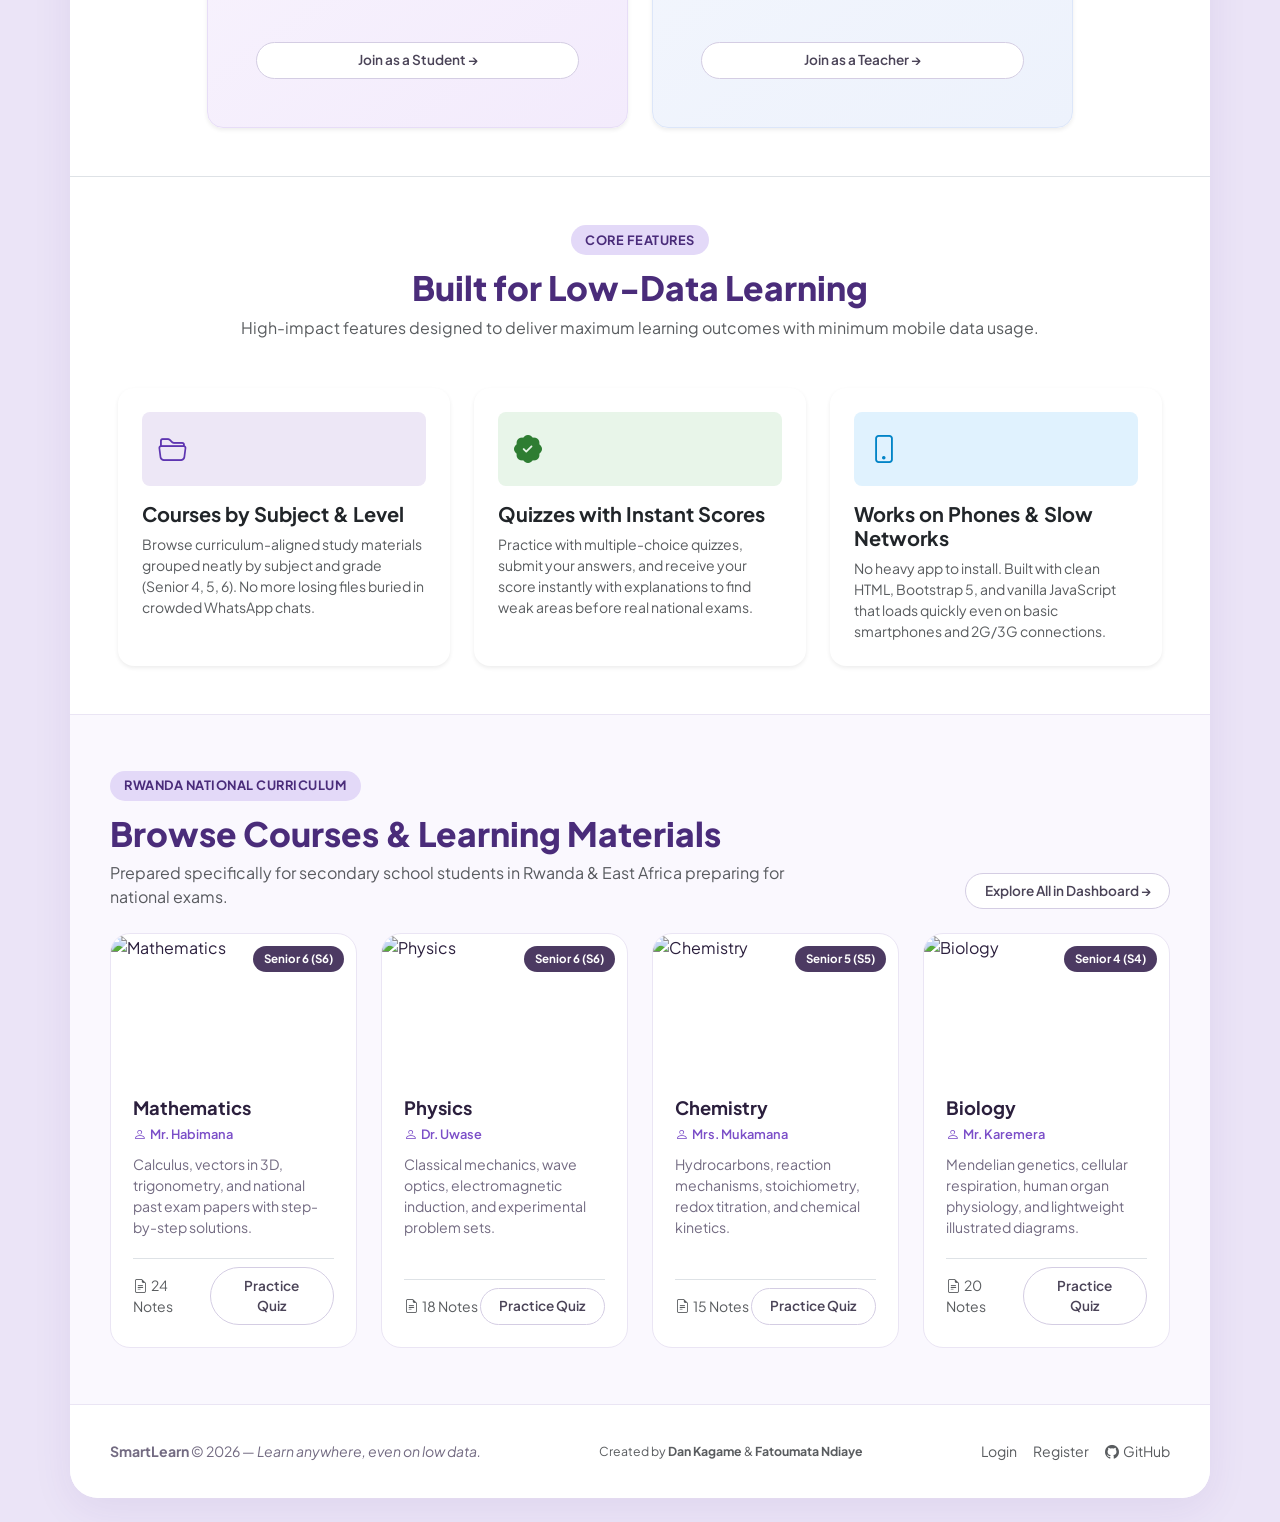
==== commit 45d76441: "add English landing page with who is it for and features, dynamic dashboard, and API integration" ====
--- a/frontend/index.html
+++ b/frontend/index.html
@@ -1,9 +1,9 @@
 <!DOCTYPE html>
-<html lang="fr">
+<html lang="en">
 <head>
   <meta charset="UTF-8">
   <meta name="viewport" content="width=device-width, initial-scale=1.0">
-  <title>SmartLearn · Study Smarter, Even on Low Data</title>
+  <title>SmartLearn · Learn anywhere, even on low data.</title>
 
   <!-- Google Fonts: Plus Jakarta Sans -->
   <link rel="preconnect" href="https://fonts.googleapis.com">
@@ -28,10 +28,9 @@
       <!-- Top Shared Navigation Bar -->
       <nav class="navbar navbar-expand-lg navbar-custom">
         <div class="container-fluid px-0">
-          <!-- Logo & Brand Name & Tagline -->
+          <!-- Logo & Brand Name on Left -->
           <a class="brand-logo-wrap" href="index.html">
             <span class="brand-icon">
-              <!-- Geometric icon matching mockup -->
               <svg width="28" height="28" viewBox="0 0 24 24" fill="none" stroke="currentColor" stroke-width="2.2" stroke-linecap="round" stroke-linejoin="round">
                 <polygon points="12 2 2 7 12 12 22 7 12 2"></polygon>
                 <polyline points="2 17 12 22 22 17"></polyline>
@@ -48,28 +47,31 @@
 
           <!-- Nav Menu -->
           <div class="collapse navbar-collapse justify-content-end" id="navbarContent">
-            <ul class="navbar-nav align-items-center mb-2 mb-lg-0 me-lg-3 gap-lg-1">
+            <ul class="navbar-nav align-items-center mb-2 mb-lg-0 me-lg-4 gap-lg-1">
               <li class="nav-item">
-                <a class="nav-link nav-link-custom active" aria-current="page" href="index.html">Accueil</a>
+                <a class="nav-link nav-link-custom active" aria-current="page" href="index.html">Home</a>
               </li>
               <li class="nav-item">
-                <a class="nav-link nav-link-custom" href="#courses">Cours (Rwanda S6)</a>
+                <a class="nav-link nav-link-custom" href="#who-is-it-for">Who is it for?</a>
               </li>
               <li class="nav-item">
-                <a class="nav-link nav-link-custom" href="#about">À propos</a>
+                <a class="nav-link nav-link-custom" href="#features">Features</a>
+              </li>
+              <li class="nav-item">
+                <a class="nav-link nav-link-custom" href="#courses">Courses</a>
               </li>
               <li class="nav-item d-none d-xl-block">
                 <!-- Backend Status Badge -->
                 <span class="badge bg-light text-muted border px-2 py-1 ms-2" id="navBackendStatus" style="font-size: 0.75rem;">
-                  <i class="bi bi-circle-fill text-warning me-1"></i>Vérification Backend...
+                  <i class="bi bi-circle-fill text-warning me-1"></i>Checking API...
                 </span>
               </li>
             </ul>
 
-            <!-- Acceptance Criteria: Login and Register buttons in navigation -->
+            <!-- Navbar Right: Login and Register buttons -->
             <div class="d-flex align-items-center gap-2 mt-2 mt-lg-0">
-              <a href="pages/login.html" class="btn btn-outline-pill">Connexion</a>
-              <a href="pages/register.html" class="btn btn-contact">Inscription</a>
+              <a href="pages/login.html" class="btn btn-outline-pill">Login</a>
+              <a href="pages/register.html" class="btn btn-contact">Register</a>
             </div>
           </div>
         </div>
@@ -79,32 +81,34 @@
       <section class="hero-section">
         <div class="row align-items-center g-4">
           
-          <!-- Left Column: Content & CTAs -->
+          <!-- Left Column: Headline, Tagline, Description & CTAs -->
           <div class="col-lg-6 col-md-12">
             
             <!-- Tagline Badge -->
-            <div class="mb-2">
+            <div class="mb-3">
               <span class="badge bg-purple-subtle text-primary-emphasis px-3 py-2 rounded-pill fw-semibold">
-                <i class="bi bi-lightning-charge-fill me-1"></i>Study smarter, even on low data.
+                <i class="bi bi-lightning-charge-fill me-1"></i>Learn anywhere, even on low data.
               </span>
             </div>
 
+            <!-- SmartLearn Name & Hero Title -->
             <h1 class="hero-title">
               Brighten Your Future<br>
               to Achieve More
             </h1>
 
+            <!-- Short sentence about what SmartLearn does -->
             <p class="hero-subtitle">
-              Monitor your progress, tap into expert resources, and develop new skills at your own speed. Keep advancing in your educational journey!
+              SmartLearn is a lightweight web application that helps secondary school students prepare for national exams with curriculum-aligned study materials and instant practice quizzes, while giving teachers a simple, low-cost way to share notes and track student results.
             </p>
 
-            <!-- Primary CTAs: "Get Started" navigates to pages/login.html -->
+            <!-- Primary CTAs: "Get Started" links to the register page -->
             <div class="cta-group">
-              <a href="pages/login.html" class="btn btn-get-started" id="btnGetStarted">
+              <a href="pages/register.html" class="btn btn-get-started" id="btnGetStarted">
                 Get Started <i class="bi bi-arrow-right ms-1"></i>
               </a>
-              <a href="pages/register.html" class="btn btn-learn-more">
-                Créer un compte
+              <a href="pages/login.html" class="btn btn-learn-more">
+                Sign In
               </a>
             </div>
 
@@ -117,37 +121,31 @@
               </div>
               <div>
                 <div class="proof-number">5.1K</div>
-                <div class="proof-label">Students all over the world</div>
-              </div>
-            </div>
-
-            <!-- Secondary Outline Buttons -->
-            <div class="secondary-links">
-              <a href="pages/login.html" class="btn-outline-pill">Book Your Seat</a>
-              <a href="#about" class="btn-outline-pill">See Our Journey</a>
-            </div>
-
-            <!-- Bottom Stats Row -->
+                <div class="proof-label">Students all over Rwanda & East Africa</div>
+              </div>
+            </div>
+
+            <!-- Stats Row with Dynamic Counters -->
             <div class="stats-row">
               <div class="stat-item">
-                <span class="stat-number">6409</span>
-                <span class="stat-label">Succes Story</span>
+                <span class="stat-number" id="counterSuccess">6,409</span>
+                <span class="stat-label">Success Stories</span>
               </div>
               <div class="stats-divider"></div>
               <div class="stat-item">
-                <span class="stat-number">54.749</span>
+                <span class="stat-number" id="counterHours">54,749</span>
                 <span class="stat-label">Hours Tutored</span>
               </div>
               <div class="stats-divider"></div>
               <div class="stat-item">
-                <span class="stat-number">124</span>
-                <span class="stat-label">Expert Instructor</span>
-              </div>
-            </div>
-
-          </div>
-
-          <!-- Right Column: Visual Layout with Grid, Blob and Student -->
+                <span class="stat-number" id="counterTeachers">124</span>
+                <span class="stat-label">Expert Instructors</span>
+              </div>
+            </div>
+
+          </div>
+
+          <!-- Right Column: Visual Layout with Grid, Organic Purple Blob and Student Photo -->
           <div class="col-lg-6 col-md-12">
             <div class="hero-visual-container">
               <!-- Background grid -->
@@ -164,95 +162,241 @@
         </div>
       </section>
 
+      <!-- "Who is it for?" Section with Two Bootstrap Cards -->
+      <section class="py-5 px-4 px-md-5 bg-white border-top border-bottom" id="who-is-it-for">
+        <div class="text-center max-w-700 mx-auto mb-5">
+          <span class="section-tag">Target Audience</span>
+          <h2 class="section-heading">Who is it for?</h2>
+          <p class="text-muted">Designed specifically to bridge educational inequalities for secondary school communities.</p>
+        </div>
+
+        <div class="row g-4 justify-content-center">
+          
+          <!-- Card 1: Students -->
+          <div class="col-md-6 col-lg-5">
+            <div class="card h-100 border-0 rounded-4 shadow-sm p-4 p-lg-5 transition-hover" style="background: linear-gradient(145deg, #fbf9fe 0%, #f3ebfc 100%); border: 1.5px solid #e7ddf7 !important;">
+              <div class="d-flex align-items-center gap-3 mb-4">
+                <div class="rounded-4 p-3 d-flex align-items-center justify-content-center" style="background-color: #4a2c7a; color: #ffffff; width: 60px; height: 60px; font-size: 1.6rem;">
+                  <i class="bi bi-mortarboard-fill"></i>
+                </div>
+                <div>
+                  <span class="badge bg-white text-dark rounded-pill px-3 py-1 fw-bold border">Primary Users</span>
+                  <h3 class="h4 fw-bold mb-0 text-dark">Students</h3>
+                </div>
+              </div>
+              <p class="text-muted mb-4">Secondary school learners preparing for national exams (Senior 4, Senior 5, Senior 6) on phones and limited mobile data.</p>
+              
+              <ul class="list-unstyled d-flex flex-column gap-3 mb-4">
+                <li class="d-flex align-items-start gap-2">
+                  <i class="bi bi-check-circle-fill text-success fs-5"></i>
+                  <span><strong>Browse learning materials:</strong> Find curriculum-aligned notes organized by subject and level in one place.</span>
+                </li>
+                <li class="d-flex align-items-start gap-2">
+                  <i class="bi bi-check-circle-fill text-success fs-5"></i>
+                  <span><strong>Take practice quizzes:</strong> Test your understanding with multiple-choice questions before real exams.</span>
+                </li>
+                <li class="d-flex align-items-start gap-2">
+                  <i class="bi bi-check-circle-fill text-success fs-5"></i>
+                  <span><strong>See your marks:</strong> Get instant scores, detailed feedback, and track your history over time.</span>
+                </li>
+              </ul>
+
+              <div class="mt-auto pt-3">
+                <a href="pages/register.html" class="btn btn-outline-pill w-100">Join as a Student →</a>
+              </div>
+            </div>
+          </div>
+
+          <!-- Card 2: Teachers -->
+          <div class="col-md-6 col-lg-5">
+            <div class="card h-100 border-0 rounded-4 shadow-sm p-4 p-lg-5 transition-hover" style="background: linear-gradient(145deg, #f7f9fe 0%, #edf2fc 100%); border: 1.5px solid #dce6f9 !important;">
+              <div class="d-flex align-items-center gap-3 mb-4">
+                <div class="rounded-4 p-3 d-flex align-items-center justify-content-center" style="background-color: #1976d2; color: #ffffff; width: 60px; height: 60px; font-size: 1.6rem;">
+                  <i class="bi bi-person-video3"></i>
+                </div>
+                <div>
+                  <span class="badge bg-white text-dark rounded-pill px-3 py-1 fw-bold border">Educators</span>
+                  <h3 class="h4 fw-bold mb-0 text-dark">Teachers</h3>
+                </div>
+              </div>
+              <p class="text-muted mb-4">Subject teachers who want a simple, affordable tool to support all of their students beyond the classroom walls.</p>
+              
+              <ul class="list-unstyled d-flex flex-column gap-3 mb-4">
+                <li class="d-flex align-items-start gap-2">
+                  <i class="bi bi-check-circle-fill text-primary fs-5"></i>
+                  <span><strong>Create courses:</strong> Organize subjects and levels (e.g. <em>Mathematics – S6</em>) with no complex setup.</span>
+                </li>
+                <li class="d-flex align-items-start gap-2">
+                  <i class="bi bi-check-circle-fill text-primary fs-5"></i>
+                  <span><strong>Post materials:</strong> Publish revision notes and useful links once to reach every student in the course.</span>
+                </li>
+                <li class="d-flex align-items-start gap-2">
+                  <i class="bi bi-check-circle-fill text-primary fs-5"></i>
+                  <span><strong>Build quizzes:</strong> Create multiple-choice quizzes with options and automatic grading keys.</span>
+                </li>
+                <li class="d-flex align-items-start gap-2">
+                  <i class="bi bi-check-circle-fill text-primary fs-5"></i>
+                  <span><strong>Track student results:</strong> Review class performance analytics to see where students need extra help.</span>
+                </li>
+              </ul>
+
+              <div class="mt-auto pt-3">
+                <a href="pages/register.html" class="btn btn-outline-pill w-100">Join as a Teacher →</a>
+              </div>
+            </div>
+          </div>
+
+        </div>
+      </section>
+
+      <!-- Short Features Section -->
+      <section class="py-5 px-4 px-md-5 bg-soft" id="features">
+        <div class="text-center max-w-700 mx-auto mb-5">
+          <span class="section-tag">Core Features</span>
+          <h2 class="section-heading">Built for Low-Data Learning</h2>
+          <p class="text-muted">High-impact features designed to deliver maximum learning outcomes with minimum mobile data usage.</p>
+        </div>
+
+        <div class="row g-4">
+          <!-- Feature 1 -->
+          <div class="col-md-4">
+            <div class="card h-100 border-0 rounded-4 shadow-sm p-4 bg-white">
+              <div class="rounded-3 p-3 mb-3 d-inline-flex" style="background-color: #ede7f6; color: #5e35b1;">
+                <i class="bi bi-folder2-open fs-3"></i>
+              </div>
+              <h3 class="h5 fw-bold mb-2">Courses by Subject & Level</h3>
+              <p class="text-muted small mb-0">Browse curriculum-aligned study materials grouped neatly by subject and grade (Senior 4, 5, 6). No more losing files buried in crowded WhatsApp chats.</p>
+            </div>
+          </div>
+
+          <!-- Feature 2 -->
+          <div class="col-md-4">
+            <div class="card h-100 border-0 rounded-4 shadow-sm p-4 bg-white">
+              <div class="rounded-3 p-3 mb-3 d-inline-flex" style="background-color: #e8f5e9; color: #2e7d32;">
+                <i class="bi bi-patch-check-fill fs-3"></i>
+              </div>
+              <h3 class="h5 fw-bold mb-2">Quizzes with Instant Scores</h3>
+              <p class="text-muted small mb-0">Practice with multiple-choice quizzes, submit your answers, and receive your score instantly with explanations to find weak areas before real national exams.</p>
+            </div>
+          </div>
+
+          <!-- Feature 3 -->
+          <div class="col-md-4">
+            <div class="card h-100 border-0 rounded-4 shadow-sm p-4 bg-white">
+              <div class="rounded-3 p-3 mb-3 d-inline-flex" style="background-color: #e0f2fe; color: #0284c7;">
+                <i class="bi bi-phone fs-3"></i>
+              </div>
+              <h3 class="h5 fw-bold mb-2">Works on Phones & Slow Networks</h3>
+              <p class="text-muted small mb-0">No heavy app to install. Built with clean HTML, Bootstrap 5, and vanilla JavaScript that loads quickly even on basic smartphones and 2G/3G connections.</p>
+            </div>
+          </div>
+        </div>
+      </section>
+
       <!-- Course & Curriculum Explorer Section -->
       <section class="section-courses" id="courses">
         <div class="row mb-4 align-items-end">
           <div class="col-md-8">
-            <span class="section-tag">Programme Scolaire Rwanda</span>
-            <h2 class="section-heading">Matières & Préparation aux Examens Nationaux</h2>
-            <p class="text-muted mb-0">Ressources organisées et optimisées pour les smartphones avec connexion à débit réduit.</p>
+            <span class="section-tag">Rwanda National Curriculum</span>
+            <h2 class="section-heading">Browse Courses & Learning Materials</h2>
+            <p class="text-muted mb-0">Prepared specifically for secondary school students in Rwanda & East Africa preparing for national exams.</p>
           </div>
           <div class="col-md-4 text-md-end mt-3 mt-md-0">
-            <a href="pages/login.html" class="btn btn-outline-pill">Tous les cours →</a>
-          </div>
-        </div>
-
-        <div class="row g-4">
-          <!-- Course Card 1: Mathematics -->
+            <a href="pages/login.html" class="btn btn-outline-pill">Explore All in Dashboard →</a>
+          </div>
+        </div>
+
+        <div class="row g-4" id="landingCoursesGrid">
+          <!-- Mathematics -->
           <div class="col-md-6 col-lg-3">
             <div class="card-course">
-              <div class="course-icon-badge badge-math">
-                <i class="bi bi-calculator"></i>
-              </div>
-              <span class="course-level">Senior 6 (S6)</span>
-              <h3 class="course-title">Mathématiques</h3>
-              <p class="course-desc">Calcul différentiel, vecteurs, trigonométrie et annales corrigées étape par étape.</p>
-              <div class="mt-auto pt-3 border-top d-flex justify-content-between align-items-center">
-                <small class="text-muted"><i class="bi bi-file-earmark-text me-1"></i> 24 Fiches</small>
-                <a href="pages/login.html" class="btn btn-sm btn-outline-pill">Quiz S6</a>
-              </div>
-            </div>
-          </div>
-
-          <!-- Course Card 2: Physics -->
+              <div class="course-thumb-wrap">
+                <img src="https://images.unsplash.com/photo-1635070041078-e363dbe005cb?auto=format&fit=crop&w=600&q=80" alt="Mathematics">
+                <span class="course-level-badge">Senior 6 (S6)</span>
+              </div>
+              <div class="course-body">
+                <h3 class="course-title">Mathematics</h3>
+                <div class="course-teacher"><i class="bi bi-person me-1"></i>Mr. Habimana</div>
+                <p class="course-desc">Calculus, vectors in 3D, trigonometry, and national past exam papers with step-by-step solutions.</p>
+                <div class="mt-auto pt-2 border-top d-flex justify-content-between align-items-center">
+                  <small class="text-muted"><i class="bi bi-file-earmark-text me-1"></i>24 Notes</small>
+                  <a href="pages/login.html" class="btn btn-sm btn-outline-pill">Practice Quiz</a>
+                </div>
+              </div>
+            </div>
+          </div>
+
+          <!-- Physics -->
           <div class="col-md-6 col-lg-3">
             <div class="card-course">
-              <div class="course-icon-badge badge-physics">
-                <i class="bi bi-lightning-charge"></i>
-              </div>
-              <span class="course-level">Senior 6 (S6)</span>
-              <h3 class="course-title">Physique</h3>
-              <p class="course-desc">Mécanique céleste, optique ondulatoire et électromagnétisme avec résumés ultra légers.</p>
-              <div class="mt-auto pt-3 border-top d-flex justify-content-between align-items-center">
-                <small class="text-muted"><i class="bi bi-file-earmark-text me-1"></i> 18 Fiches</small>
-                <a href="pages/login.html" class="btn btn-sm btn-outline-pill">Quiz S6</a>
-              </div>
-            </div>
-          </div>
-
-          <!-- Course Card 3: Chemistry -->
+              <div class="course-thumb-wrap">
+                <img src="https://images.unsplash.com/photo-1636466497217-26a8cbeaf0aa?auto=format&fit=crop&w=600&q=80" alt="Physics">
+                <span class="course-level-badge">Senior 6 (S6)</span>
+              </div>
+              <div class="course-body">
+                <h3 class="course-title">Physics</h3>
+                <div class="course-teacher"><i class="bi bi-person me-1"></i>Dr. Uwase</div>
+                <p class="course-desc">Classical mechanics, wave optics, electromagnetic induction, and experimental problem sets.</p>
+                <div class="mt-auto pt-2 border-top d-flex justify-content-between align-items-center">
+                  <small class="text-muted"><i class="bi bi-file-earmark-text me-1"></i>18 Notes</small>
+                  <a href="pages/login.html" class="btn btn-sm btn-outline-pill">Practice Quiz</a>
+                </div>
+              </div>
+            </div>
+          </div>
+
+          <!-- Chemistry -->
           <div class="col-md-6 col-lg-3">
             <div class="card-course">
-              <div class="course-icon-badge badge-chem">
-                <i class="bi bi-radioactive"></i>
-              </div>
-              <span class="course-level">Senior 5 (S5)</span>
-              <h3 class="course-title">Chimie</h3>
-              <p class="course-desc">Chimie organique, stœchiométrie, réactions redox et tableaux récapitulatifs.</p>
-              <div class="mt-auto pt-3 border-top d-flex justify-content-between align-items-center">
-                <small class="text-muted"><i class="bi bi-file-earmark-text me-1"></i> 15 Fiches</small>
-                <a href="pages/login.html" class="btn btn-sm btn-outline-pill">Quiz S5</a>
-              </div>
-            </div>
-          </div>
-
-          <!-- Course Card 4: Biology -->
+              <div class="course-thumb-wrap">
+                <img src="https://images.unsplash.com/photo-1603126857599-f6e157fa2fe6?auto=format&fit=crop&w=600&q=80" alt="Chemistry">
+                <span class="course-level-badge">Senior 5 (S5)</span>
+              </div>
+              <div class="course-body">
+                <h3 class="course-title">Chemistry</h3>
+                <div class="course-teacher"><i class="bi bi-person me-1"></i>Mrs. Mukamana</div>
+                <p class="course-desc">Hydrocarbons, reaction mechanisms, stoichiometry, redox titration, and chemical kinetics.</p>
+                <div class="mt-auto pt-2 border-top d-flex justify-content-between align-items-center">
+                  <small class="text-muted"><i class="bi bi-file-earmark-text me-1"></i>15 Notes</small>
+                  <a href="pages/login.html" class="btn btn-sm btn-outline-pill">Practice Quiz</a>
+                </div>
+              </div>
+            </div>
+          </div>
+
+          <!-- Biology -->
           <div class="col-md-6 col-lg-3">
             <div class="card-course">
-              <div class="course-icon-badge badge-bio">
-                <i class="bi bi-heart-pulse"></i>
-              </div>
-              <span class="course-level">Senior 4 (S4)</span>
-              <h3 class="course-title">Biologie</h3>
-              <p class="course-desc">Génétique, physiologie humaine et schémas vectoriels pour un chargement instantané.</p>
-              <div class="mt-auto pt-3 border-top d-flex justify-content-between align-items-center">
-                <small class="text-muted"><i class="bi bi-file-earmark-text me-1"></i> 20 Fiches</small>
-                <a href="pages/login.html" class="btn btn-sm btn-outline-pill">Quiz S4</a>
+              <div class="course-thumb-wrap">
+                <img src="https://images.unsplash.com/photo-1530026405186-ed1f139313f8?auto=format&fit=crop&w=600&q=80" alt="Biology">
+                <span class="course-level-badge">Senior 4 (S4)</span>
+              </div>
+              <div class="course-body">
+                <h3 class="course-title">Biology</h3>
+                <div class="course-teacher"><i class="bi bi-person me-1"></i>Mr. Karemera</div>
+                <p class="course-desc">Mendelian genetics, cellular respiration, human organ physiology, and lightweight illustrated diagrams.</p>
+                <div class="mt-auto pt-2 border-top d-flex justify-content-between align-items-center">
+                  <small class="text-muted"><i class="bi bi-file-earmark-text me-1"></i>20 Notes</small>
+                  <a href="pages/login.html" class="btn btn-sm btn-outline-pill">Practice Quiz</a>
+                </div>
               </div>
             </div>
           </div>
         </div>
       </section>
 
-      <!-- Footer -->
-      <footer class="footer-custom" id="about">
-        <div class="d-flex flex-column flex-md-row justify-content-between align-items-center gap-2">
+      <!-- Footer with SmartLearn, Year, and Dan Kagame & Fatoumata Ndiaye -->
+      <footer class="footer-custom">
+        <div class="d-flex flex-column flex-md-row justify-content-between align-items-center gap-3">
           <div>
-            <strong>SmartLearn</strong> &copy; 2026 — <em>Study smarter, even on low data.</em>
+            <strong>SmartLearn</strong> &copy; 2026 — <em>Learn anywhere, even on low data.</em>
+          </div>
+          <div class="text-center text-muted small">
+            Created by <strong>Dan Kagame</strong> & <strong>Fatoumata Ndiaye</strong>
           </div>
           <div class="d-flex gap-3">
-            <a href="pages/login.html" class="text-decoration-none text-muted">Connexion</a>
-            <a href="pages/register.html" class="text-decoration-none text-muted">Inscription</a>
+            <a href="pages/login.html" class="text-decoration-none text-muted">Login</a>
+            <a href="pages/register.html" class="text-decoration-none text-muted">Register</a>
             <a href="https://github.com/Dankagame/Smart-learn-Aplication" target="_blank" class="text-decoration-none text-muted">
               <i class="bi bi-github me-1"></i>GitHub
             </a>
@@ -270,16 +414,42 @@
   <script src="js/api.js"></script>
   <script src="js/main.js"></script>
   <script>
-    // Check and display backend connection health in navbar
+    // Animated number counter for landing stats
+    function animateCounters() {
+      const counters = [
+        { id: 'counterSuccess', target: 6409, suffix: '' },
+        { id: 'counterHours', target: 54749, suffix: '' },
+        { id: 'counterTeachers', target: 124, suffix: '' }
+      ];
+
+      counters.forEach(c => {
+        const el = document.getElementById(c.id);
+        if (!el) return;
+        let count = 0;
+        const step = Math.ceil(c.target / 60);
+        const timer = setInterval(() => {
+          count += step;
+          if (count >= c.target) {
+            count = c.target;
+            clearInterval(timer);
+          }
+          el.textContent = count.toLocaleString('en-US') + c.suffix;
+        }, 25);
+      });
+    }
+
+    // Backend health check
     document.addEventListener('DOMContentLoaded', async () => {
+      animateCounters();
+
       const badge = document.getElementById('navBackendStatus');
       if (badge && window.SmartLearnAPI) {
         const isConnected = await window.SmartLearnAPI.checkBackendHealth();
         if (isConnected) {
-          badge.innerHTML = '<i class="bi bi-circle-fill text-success me-1"></i>API FastAPI Connectée';
+          badge.innerHTML = '<i class="bi bi-circle-fill text-success me-1"></i>API Connected';
           badge.className = 'badge bg-success-subtle text-success border border-success-subtle px-2 py-1 ms-2';
         } else {
-          badge.innerHTML = '<i class="bi bi-circle-fill text-secondary me-1"></i>Frontend Autonome';
+          badge.innerHTML = '<i class="bi bi-circle-fill text-secondary me-1"></i>Frontend Ready';
           badge.className = 'badge bg-light text-muted border px-2 py-1 ms-2';
         }
       }
--- a/frontend/css/style.css
+++ b/frontend/css/style.css
@@ -1,6 +1,5 @@
 /* ==========================================================================
-   SmartLearn (BrightMinds) - Custom Stylesheet
-   Built with Bootstrap 5 + Vanilla CSS
+   SmartLearn (BrightMinds) - Custom Stylesheet (English & Dynamic UI)
    ========================================================================== */
 
 :root {
@@ -111,7 +110,7 @@
    ========================================================================== */
 .hero-section {
   position: relative;
-  padding: 2rem 2.5rem 3rem 2.5rem;
+  padding: 2.5rem 2.5rem 3.5rem 2.5rem;
   background-color: #ffffff;
 }
 
@@ -147,7 +146,6 @@
   margin-bottom: 2rem;
 }
 
-/* The primary Get Started button leading to login */
 .btn-get-started {
   background-color: var(--light-lilac);
   color: var(--primary-purple);
@@ -228,7 +226,6 @@
   margin-left: 0;
 }
 
-/* Secondary outline buttons */
 .secondary-links {
   display: flex;
   gap: 0.75rem;
@@ -246,15 +243,17 @@
   background: #ffffff;
   text-decoration: none;
   transition: all 0.2s ease;
-}
-
-.btn-outline-pill:hover {
+  cursor: pointer;
+}
+
+.btn-outline-pill:hover,
+.btn-outline-pill.active {
   border-color: var(--primary-purple);
-  color: var(--primary-purple);
-  background: var(--bg-soft);
-}
-
-/* Stats Row */
+  color: #ffffff;
+  background: var(--primary-purple);
+}
+
+/* Stats Row with Animated Counter */
 .stats-row {
   display: flex;
   align-items: center;
@@ -281,7 +280,7 @@
 }
 
 .stat-number {
-  font-size: 1.5rem;
+  font-size: 1.6rem;
   font-weight: 800;
   color: var(--text-main);
   line-height: 1.1;
@@ -289,7 +288,7 @@
 }
 
 .stat-label {
-  font-size: 0.8rem;
+  font-size: 0.82rem;
   color: var(--text-muted);
   font-weight: 500;
 }
@@ -300,9 +299,7 @@
   background-color: #e0dbe9;
 }
 
-/* ==========================================================================
-   Hero Visual Right Column
-   ========================================================================== */
+/* Hero Visual Right Column */
 .hero-visual-container {
   position: relative;
   height: 100%;
@@ -310,10 +307,8 @@
   display: flex;
   align-items: center;
   justify-content: center;
-  overflow: visible;
-}
-
-/* Subtle background grid */
+}
+
 .grid-background {
   position: absolute;
   inset: 0;
@@ -325,7 +320,6 @@
   pointer-events: none;
 }
 
-/* Organic purple shape blob */
 .blob-shape {
   position: absolute;
   width: 360px;
@@ -358,7 +352,131 @@
 }
 
 /* ==========================================================================
-   Features Section (Course & Quiz Preview)
+   Split-Screen Auth Pages (Different Photos for Login & Register)
+   ========================================================================== */
+.auth-split-container {
+  min-height: 100vh;
+  display: flex;
+  align-items: center;
+  justify-content: center;
+  padding: 2rem 1rem;
+}
+
+.auth-split-card {
+  width: 100%;
+  max-width: 960px;
+  background: #ffffff;
+  border-radius: 28px;
+  box-shadow: 0 20px 50px rgba(74, 44, 122, 0.12);
+  border: 1px solid var(--border-subtle);
+  overflow: hidden;
+  display: flex;
+  flex-direction: row;
+}
+
+@media (max-width: 900px) {
+  .auth-split-card {
+    flex-direction: column;
+    max-width: 480px;
+  }
+  .auth-visual-side {
+    min-height: 200px !important;
+  }
+}
+
+.auth-visual-side {
+  flex: 1.1;
+  position: relative;
+  background-size: cover;
+  background-position: center;
+  display: flex;
+  flex-direction: column;
+  justify-content: flex-end;
+  padding: 2.5rem;
+  color: #ffffff;
+}
+
+.auth-visual-overlay {
+  position: absolute;
+  inset: 0;
+  background: linear-gradient(180deg, rgba(45, 24, 71, 0.2) 0%, rgba(45, 24, 71, 0.88) 100%);
+  z-index: 1;
+}
+
+.auth-visual-content {
+  position: relative;
+  z-index: 2;
+}
+
+.auth-visual-quote {
+  font-size: 1.15rem;
+  font-weight: 600;
+  line-height: 1.5;
+  margin-bottom: 0.5rem;
+}
+
+.auth-form-side {
+  flex: 1;
+  padding: 3rem 2.5rem;
+  display: flex;
+  flex-direction: column;
+  justify-content: center;
+}
+
+@media (max-width: 576px) {
+  .auth-form-side {
+    padding: 2rem 1.5rem;
+  }
+}
+
+.auth-title {
+  font-size: 1.85rem;
+  font-weight: 800;
+  color: var(--primary-purple);
+  margin-bottom: 0.25rem;
+}
+
+.form-control-custom {
+  border-radius: 12px;
+  padding: 0.75rem 1rem;
+  border: 1.5px solid #dfd8ed;
+  font-size: 0.95rem;
+  transition: all 0.2s ease;
+}
+
+.form-control-custom:focus {
+  border-color: var(--primary-purple);
+  box-shadow: 0 0 0 4px rgba(123, 78, 200, 0.15);
+}
+
+.btn-auth-submit {
+  background-color: var(--dark-button);
+  color: #ffffff;
+  font-weight: 700;
+  padding: 0.85rem;
+  border-radius: 12px;
+  border: none;
+  font-size: 1rem;
+  transition: all 0.25s ease;
+}
+
+.btn-auth-submit:hover {
+  background-color: #23143c;
+  color: #ffffff;
+  transform: translateY(-1px);
+}
+
+.demo-credentials-box {
+  background-color: #f7f4fc;
+  border: 1px dashed #cbbdec;
+  border-radius: 12px;
+  padding: 0.85rem;
+  margin-top: 1.25rem;
+  font-size: 0.85rem;
+}
+
+/* ==========================================================================
+   Courses Section & Cards
    ========================================================================== */
 .section-courses {
   padding: 3.5rem 2.5rem;
@@ -380,7 +498,7 @@
 }
 
 .section-heading {
-  font-size: 2rem;
+  font-size: 2.1rem;
   font-weight: 800;
   color: var(--primary-purple);
   margin-bottom: 0.5rem;
@@ -388,9 +506,9 @@
 
 .card-course {
   border: 1px solid var(--border-subtle);
-  border-radius: 18px;
-  padding: 1.5rem;
+  border-radius: 20px;
   background: #ffffff;
+  overflow: hidden;
   transition: all 0.3s ease;
   height: 100%;
   display: flex;
@@ -398,119 +516,118 @@
 }
 
 .card-course:hover {
-  transform: translateY(-5px);
-  box-shadow: 0 12px 30px rgba(74, 44, 122, 0.1);
+  transform: translateY(-6px);
+  box-shadow: 0 14px 35px rgba(74, 44, 122, 0.12);
   border-color: #d1c4ea;
 }
 
-.course-icon-badge {
-  width: 48px;
-  height: 48px;
-  border-radius: 12px;
-  display: flex;
-  align-items: center;
-  justify-content: center;
-  font-size: 1.35rem;
-  margin-bottom: 1rem;
-}
-
-.badge-math { background-color: #ede7f6; color: #5e35b1; }
-.badge-physics { background-color: #e3f2fd; color: #1976d2; }
-.badge-chem { background-color: #e8f5e9; color: #388e3c; }
-.badge-bio { background-color: #fff3e0; color: #f57c00; }
-
-.course-level {
-  font-size: 0.75rem;
+.course-thumb-wrap {
+  position: relative;
+  height: 140px;
+  overflow: hidden;
+}
+
+.course-thumb-wrap img {
+  width: 100%;
+  height: 100%;
+  object-fit: cover;
+  transition: transform 0.4s ease;
+}
+
+.card-course:hover .course-thumb-wrap img {
+  transform: scale(1.05);
+}
+
+.course-level-badge {
+  position: absolute;
+  top: 12px;
+  right: 12px;
+  background: rgba(45, 24, 71, 0.85);
+  color: #ffffff;
+  font-size: 0.72rem;
   font-weight: 700;
-  color: #7b4ec8;
-  text-transform: uppercase;
+  padding: 0.25rem 0.7rem;
+  border-radius: 50px;
+  backdrop-filter: blur(4px);
+}
+
+.course-body {
+  padding: 1.4rem;
+  display: flex;
+  flex-direction: column;
+  flex-grow: 1;
 }
 
 .course-title {
   font-size: 1.15rem;
   font-weight: 700;
   color: var(--text-main);
-  margin: 0.3rem 0 0.5rem 0;
+  margin-bottom: 0.4rem;
+}
+
+.course-teacher {
+  font-size: 0.8rem;
+  color: var(--secondary-purple);
+  font-weight: 600;
+  margin-bottom: 0.6rem;
 }
 
 .course-desc {
   font-size: 0.88rem;
   color: var(--text-muted);
+  line-height: 1.5;
   flex-grow: 1;
+  margin-bottom: 1.25rem;
 }
 
 /* ==========================================================================
-   Authentication & Forms
+   Quiz Interactive UI
    ========================================================================== */
-.auth-page {
-  display: flex;
-  align-items: center;
-  justify-content: center;
-  min-height: 100vh;
-  padding: 2rem 1rem;
-}
-
-.auth-card {
+.quiz-option-btn {
+  border: 1.5px solid #dfd8ed;
+  background: #ffffff;
+  color: var(--text-main);
+  font-size: 0.95rem;
+  font-weight: 500;
+  padding: 0.75rem 1rem;
+  border-radius: 12px;
+  text-align: left;
+  transition: all 0.2s ease;
   width: 100%;
-  max-width: 440px;
-  background: #ffffff;
-  border-radius: 24px;
-  padding: 2.5rem 2rem;
-  box-shadow: 0 15px 45px rgba(74, 44, 122, 0.12);
-  border: 1px solid var(--border-subtle);
-}
-
-.auth-title {
-  font-size: 1.75rem;
-  font-weight: 800;
-  color: var(--primary-purple);
-  margin-bottom: 0.3rem;
-}
-
-.form-control-custom {
-  border-radius: 12px;
-  padding: 0.7rem 1rem;
-  border: 1.5px solid #dfd8ed;
-  font-size: 0.95rem;
-  transition: all 0.2s ease;
-}
-
-.form-control-custom:focus {
+  cursor: pointer;
+  display: flex;
+  align-items: center;
+  gap: 0.75rem;
+}
+
+.quiz-option-btn:hover {
+  background: #f7f3fd;
+  border-color: var(--secondary-purple);
+}
+
+.quiz-option-btn.selected {
+  background: #ede6fa;
   border-color: var(--primary-purple);
-  box-shadow: 0 0 0 4px rgba(123, 78, 200, 0.15);
-}
-
-.btn-auth-submit {
-  background-color: var(--dark-button);
-  color: #ffffff;
   font-weight: 700;
-  padding: 0.8rem;
-  border-radius: 12px;
-  border: none;
-  font-size: 1rem;
-  transition: all 0.25s ease;
-}
-
-.btn-auth-submit:hover {
-  background-color: #23143c;
-  color: #ffffff;
-  transform: translateY(-1px);
-}
-
-.demo-credentials-box {
-  background-color: #f7f4fc;
-  border: 1px dashed #cbbdec;
-  border-radius: 12px;
-  padding: 0.85rem;
-  margin-top: 1.25rem;
-  font-size: 0.85rem;
+}
+
+.quiz-option-btn.quiz-correct {
+  background: #e8f5e9 !important;
+  border-color: #2e7d32 !important;
+  color: #1b5e20 !important;
+}
+
+.quiz-option-btn.quiz-incorrect {
+  background: #ffebee !important;
+  border-color: #c62828 !important;
+  color: #b71c1c !important;
 }
 
 /* ==========================================================================
    Footer
    ========================================================================== */
 .footer-custom {
-  padding: 2rem 2.5rem;
+  padding: 2.25rem 2.5rem;
   background: #ffffff;
   border-top: 1px solid var(--border-subtle);
   font-size: 0.88rem;
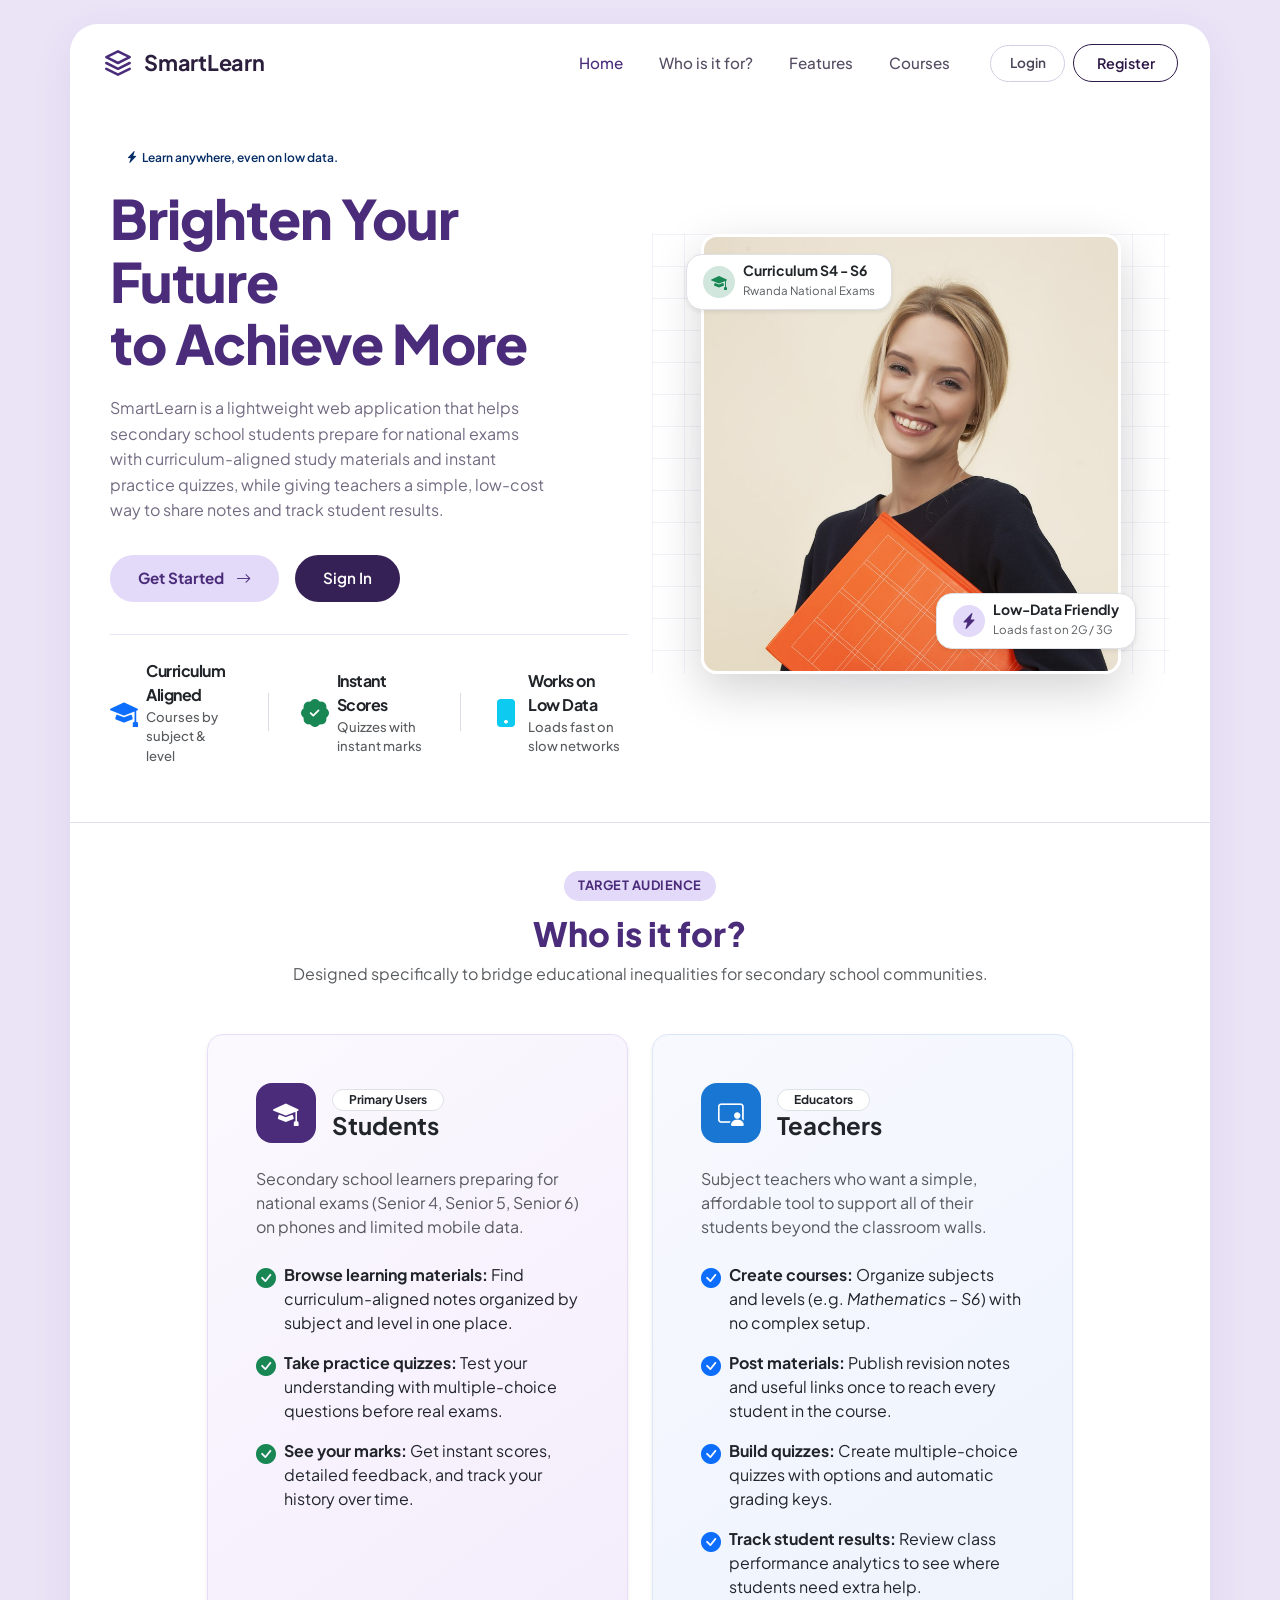
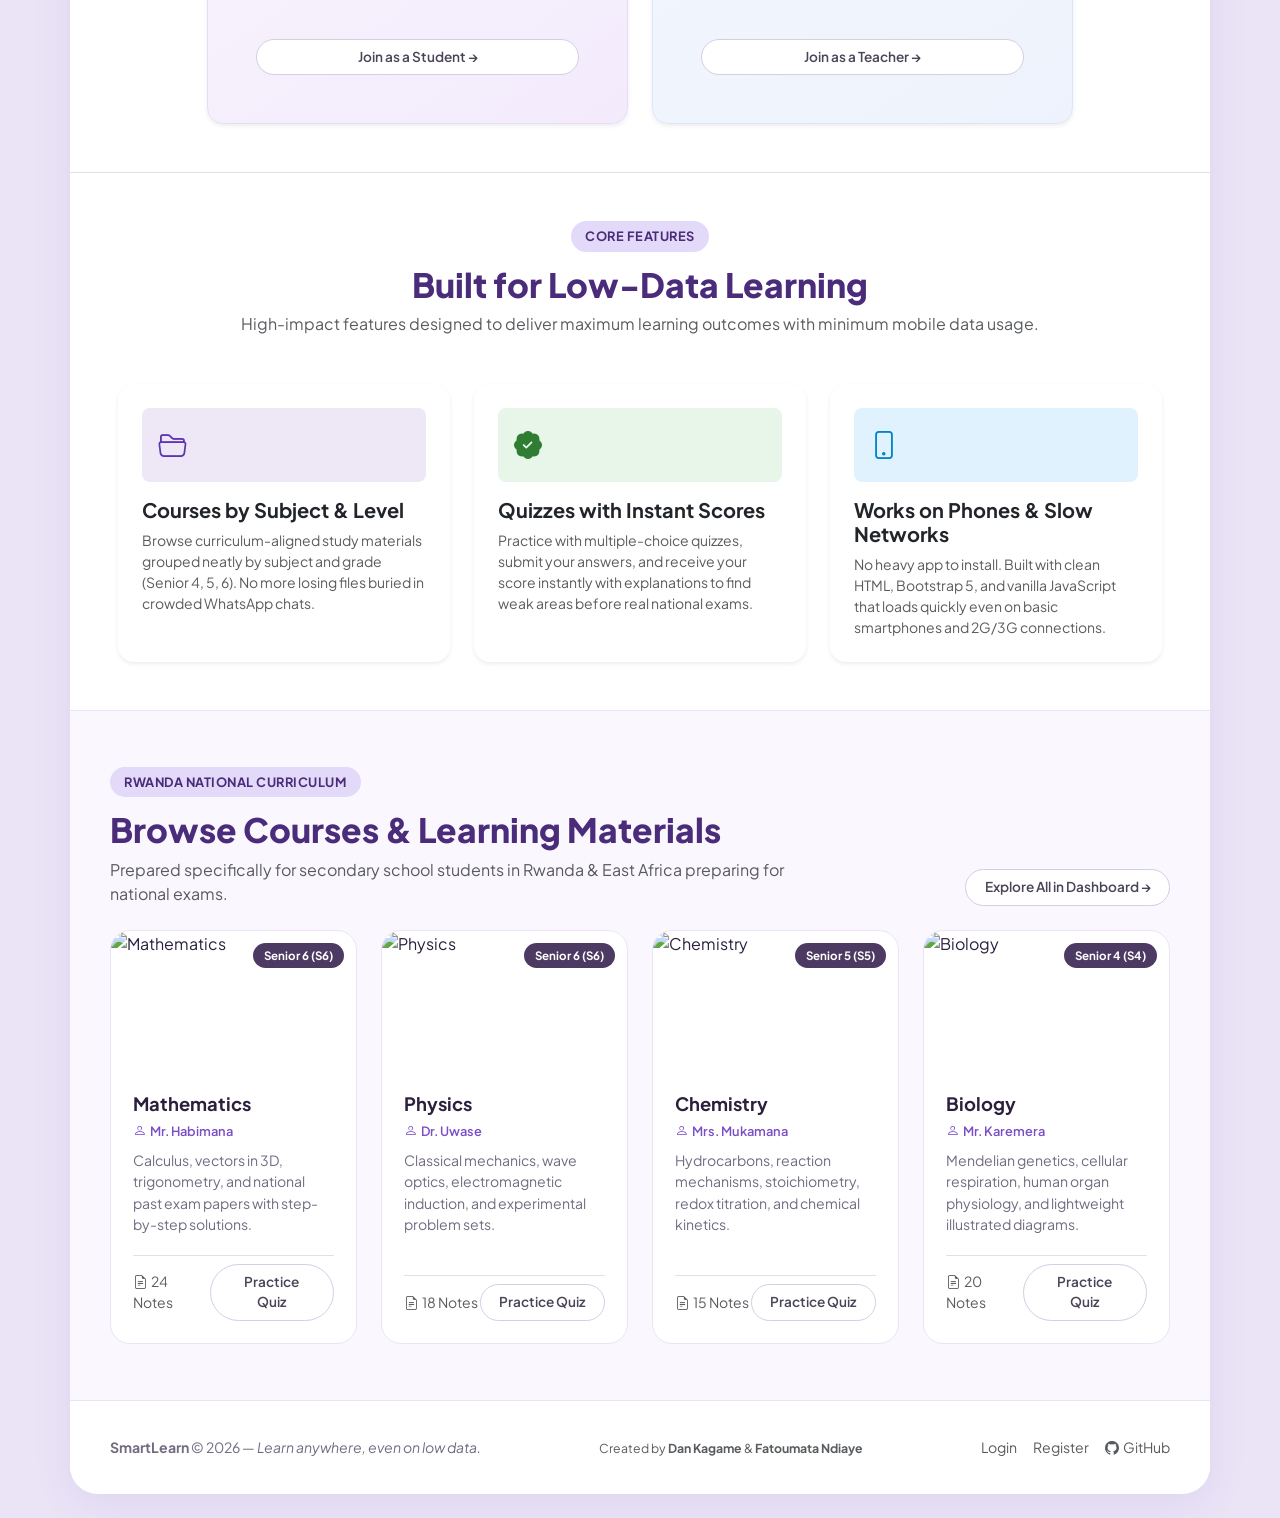
==== commit 11f4e088: "add frontend landing page, authentication, and student dashboard" ====
--- a/frontend/index.html
+++ b/frontend/index.html
@@ -12,8 +12,6 @@
 
   <!-- Bootstrap 5.3 CSS -->
   <link href="https://cdn.jsdelivr.net/npm/bootstrap@5.3.3/dist/css/bootstrap.min.css" rel="stylesheet">
-  
-  <!-- Bootstrap Icons -->
   <link rel="stylesheet" href="https://cdn.jsdelivr.net/npm/bootstrap-icons@1.11.3/font/bootstrap-icons.min.css">
 
   <!-- Custom Stylesheet -->
@@ -60,12 +58,6 @@
               <li class="nav-item">
                 <a class="nav-link nav-link-custom" href="#courses">Courses</a>
               </li>
-              <li class="nav-item d-none d-xl-block">
-                <!-- Backend Status Badge -->
-                <span class="badge bg-light text-muted border px-2 py-1 ms-2" id="navBackendStatus" style="font-size: 0.75rem;">
-                  <i class="bi bi-circle-fill text-warning me-1"></i>Checking API...
-                </span>
-              </li>
             </ul>
 
             <!-- Navbar Right: Login and Register buttons -->
@@ -112,40 +104,42 @@
               </a>
             </div>
 
-            <!-- Social Proof -->
-            <div class="social-proof">
-              <div class="avatar-stack">
-                <img src="https://images.unsplash.com/photo-1534528741775-53994a69daeb?auto=format&fit=crop&w=80&q=80" alt="Student 1">
-                <img src="https://images.unsplash.com/photo-1507003211169-0a1dd7228f2d?auto=format&fit=crop&w=80&q=80" alt="Student 2">
-                <img src="https://images.unsplash.com/photo-1517841905240-472988babdf9?auto=format&fit=crop&w=80&q=80" alt="Student 3">
-              </div>
-              <div>
-                <div class="proof-number">5.1K</div>
-                <div class="proof-label">Students all over Rwanda & East Africa</div>
-              </div>
-            </div>
-
-            <!-- Stats Row with Dynamic Counters -->
+            <!-- Real Core Feature Highlights (Replacing made-up statistics) -->
             <div class="stats-row">
               <div class="stat-item">
-                <span class="stat-number" id="counterSuccess">6,409</span>
-                <span class="stat-label">Success Stories</span>
+                <div class="d-flex align-items-center gap-2">
+                  <i class="bi bi-mortarboard-fill text-primary fs-3"></i>
+                  <div>
+                    <span class="stat-number fs-6 fw-bold text-dark">Curriculum Aligned</span>
+                    <span class="stat-label d-block text-muted small">Courses by subject & level</span>
+                  </div>
+                </div>
               </div>
               <div class="stats-divider"></div>
               <div class="stat-item">
-                <span class="stat-number" id="counterHours">54,749</span>
-                <span class="stat-label">Hours Tutored</span>
+                <div class="d-flex align-items-center gap-2">
+                  <i class="bi bi-patch-check-fill text-success fs-3"></i>
+                  <div>
+                    <span class="stat-number fs-6 fw-bold text-dark">Instant Scores</span>
+                    <span class="stat-label d-block text-muted small">Quizzes with instant marks</span>
+                  </div>
+                </div>
               </div>
               <div class="stats-divider"></div>
               <div class="stat-item">
-                <span class="stat-number" id="counterTeachers">124</span>
-                <span class="stat-label">Expert Instructors</span>
-              </div>
-            </div>
-
-          </div>
-
-          <!-- Right Column: Visual Layout with Grid, Organic Purple Blob and Student Photo -->
+                <div class="d-flex align-items-center gap-2">
+                  <i class="bi bi-phone-fill text-info fs-3"></i>
+                  <div>
+                    <span class="stat-number fs-6 fw-bold text-dark">Works on Low Data</span>
+                    <span class="stat-label d-block text-muted small">Loads fast on slow networks</span>
+                  </div>
+                </div>
+              </div>
+            </div>
+
+          </div>
+
+          <!-- Right Column: Visual Layout with Clean Photo and Floating Badges -->
           <div class="col-lg-6 col-md-12">
             <div class="hero-visual-container">
               <!-- Background grid -->
@@ -154,8 +148,32 @@
               <!-- Organic purple blob shape -->
               <div class="blob-shape"></div>
 
-              <!-- Student Image pointing to the left holding binder -->
-              <img src="assets/images/hero-student.png" alt="SmartLearn Student" class="hero-student-img img-fluid">
+              <!-- Clean Framed Student Photo Card with Badges -->
+              <div class="hero-card-wrapper position-relative" style="z-index: 3; max-width: 420px; width: 100%;">
+                <img src="assets/images/hero-student.jpg" alt="SmartLearn Student" class="img-fluid rounded-4 shadow-lg border border-3 border-white w-100" style="height: 440px; object-fit: cover; object-position: top center;">
+                
+                <!-- Floating Badge 1: Curriculum -->
+                <div class="position-absolute bg-white px-3 py-2 rounded-4 shadow-sm border d-flex align-items-center gap-2" style="top: 20px; left: -15px; animation: floatBadge 4s ease-in-out infinite;">
+                  <span class="rounded-circle p-2 bg-success-subtle text-success d-flex align-items-center justify-content-center" style="width: 32px; height: 32px;">
+                    <i class="bi bi-mortarboard-fill"></i>
+                  </span>
+                  <div>
+                    <div class="fw-bold small text-dark lh-1">Curriculum S4 - S6</div>
+                    <small class="text-muted" style="font-size: 0.72rem;">Rwanda National Exams</small>
+                  </div>
+                </div>
+
+                <!-- Floating Badge 2: Low Data Mode -->
+                <div class="position-absolute bg-white px-3 py-2 rounded-4 shadow-sm border d-flex align-items-center gap-2" style="bottom: 25px; right: -15px; animation: floatBadge 4s ease-in-out infinite reverse;">
+                  <span class="rounded-circle p-2 d-flex align-items-center justify-content-center" style="width: 32px; height: 32px; background-color: var(--light-lilac);">
+                    <i class="bi bi-lightning-charge-fill" style="color: var(--primary-purple);"></i>
+                  </span>
+                  <div>
+                    <div class="fw-bold small text-dark lh-1">Low-Data Friendly</div>
+                    <small class="text-muted" style="font-size: 0.72rem;">Loads fast on 2G / 3G</small>
+                  </div>
+                </div>
+              </div>
             </div>
           </div>
 
@@ -174,7 +192,7 @@
           
           <!-- Card 1: Students -->
           <div class="col-md-6 col-lg-5">
-            <div class="card h-100 border-0 rounded-4 shadow-sm p-4 p-lg-5 transition-hover" style="background: linear-gradient(145deg, #fbf9fe 0%, #f3ebfc 100%); border: 1.5px solid #e7ddf7 !important;">
+            <div class="card h-100 border-0 rounded-4 shadow-sm p-4 p-lg-5" style="background: linear-gradient(145deg, #fbf9fe 0%, #f3ebfc 100%); border: 1.5px solid #e7ddf7 !important;">
               <div class="d-flex align-items-center gap-3 mb-4">
                 <div class="rounded-4 p-3 d-flex align-items-center justify-content-center" style="background-color: #4a2c7a; color: #ffffff; width: 60px; height: 60px; font-size: 1.6rem;">
                   <i class="bi bi-mortarboard-fill"></i>
@@ -209,7 +227,7 @@
 
           <!-- Card 2: Teachers -->
           <div class="col-md-6 col-lg-5">
-            <div class="card h-100 border-0 rounded-4 shadow-sm p-4 p-lg-5 transition-hover" style="background: linear-gradient(145deg, #f7f9fe 0%, #edf2fc 100%); border: 1.5px solid #dce6f9 !important;">
+            <div class="card h-100 border-0 rounded-4 shadow-sm p-4 p-lg-5" style="background: linear-gradient(145deg, #f7f9fe 0%, #edf2fc 100%); border: 1.5px solid #dce6f9 !important;">
               <div class="d-flex align-items-center gap-3 mb-4">
                 <div class="rounded-4 p-3 d-flex align-items-center justify-content-center" style="background-color: #1976d2; color: #ffffff; width: 60px; height: 60px; font-size: 1.6rem;">
                   <i class="bi bi-person-video3"></i>
@@ -385,7 +403,7 @@
         </div>
       </section>
 
-      <!-- Footer with SmartLearn, Year, and Dan Kagame & Fatoumata Ndiaye -->
+      <!-- Footer with SmartLearn, 2026, and Dan Kagame & Fatoumata Ndiaye -->
       <footer class="footer-custom">
         <div class="d-flex flex-column flex-md-row justify-content-between align-items-center gap-3">
           <div>
@@ -413,47 +431,5 @@
   <!-- Vanilla JavaScript & API Client Helper -->
   <script src="js/api.js"></script>
   <script src="js/main.js"></script>
-  <script>
-    // Animated number counter for landing stats
-    function animateCounters() {
-      const counters = [
-        { id: 'counterSuccess', target: 6409, suffix: '' },
-        { id: 'counterHours', target: 54749, suffix: '' },
-        { id: 'counterTeachers', target: 124, suffix: '' }
-      ];
-
-      counters.forEach(c => {
-        const el = document.getElementById(c.id);
-        if (!el) return;
-        let count = 0;
-        const step = Math.ceil(c.target / 60);
-        const timer = setInterval(() => {
-          count += step;
-          if (count >= c.target) {
-            count = c.target;
-            clearInterval(timer);
-          }
-          el.textContent = count.toLocaleString('en-US') + c.suffix;
-        }, 25);
-      });
-    }
-
-    // Backend health check
-    document.addEventListener('DOMContentLoaded', async () => {
-      animateCounters();
-
-      const badge = document.getElementById('navBackendStatus');
-      if (badge && window.SmartLearnAPI) {
-        const isConnected = await window.SmartLearnAPI.checkBackendHealth();
-        if (isConnected) {
-          badge.innerHTML = '<i class="bi bi-circle-fill text-success me-1"></i>API Connected';
-          badge.className = 'badge bg-success-subtle text-success border border-success-subtle px-2 py-1 ms-2';
-        } else {
-          badge.innerHTML = '<i class="bi bi-circle-fill text-secondary me-1"></i>Frontend Ready';
-          badge.className = 'badge bg-light text-muted border px-2 py-1 ms-2';
-        }
-      }
-    });
-  </script>
 </body>
 </html>
--- a/frontend/css/style.css
+++ b/frontend/css/style.css
@@ -466,14 +466,6 @@
   transform: translateY(-1px);
 }
 
-.demo-credentials-box {
-  background-color: #f7f4fc;
-  border: 1px dashed #cbbdec;
-  border-radius: 12px;
-  padding: 0.85rem;
-  margin-top: 1.25rem;
-  font-size: 0.85rem;
-}
 
 /* ==========================================================================
    Courses Section & Cards
@@ -633,3 +625,6 @@
   font-size: 0.88rem;
   color: var(--text-muted);
 }
+
+@keyframes floatBadge { 0%, 100% { transform: translateY(0); } 50% { transform: translateY(-8px); } }
+
